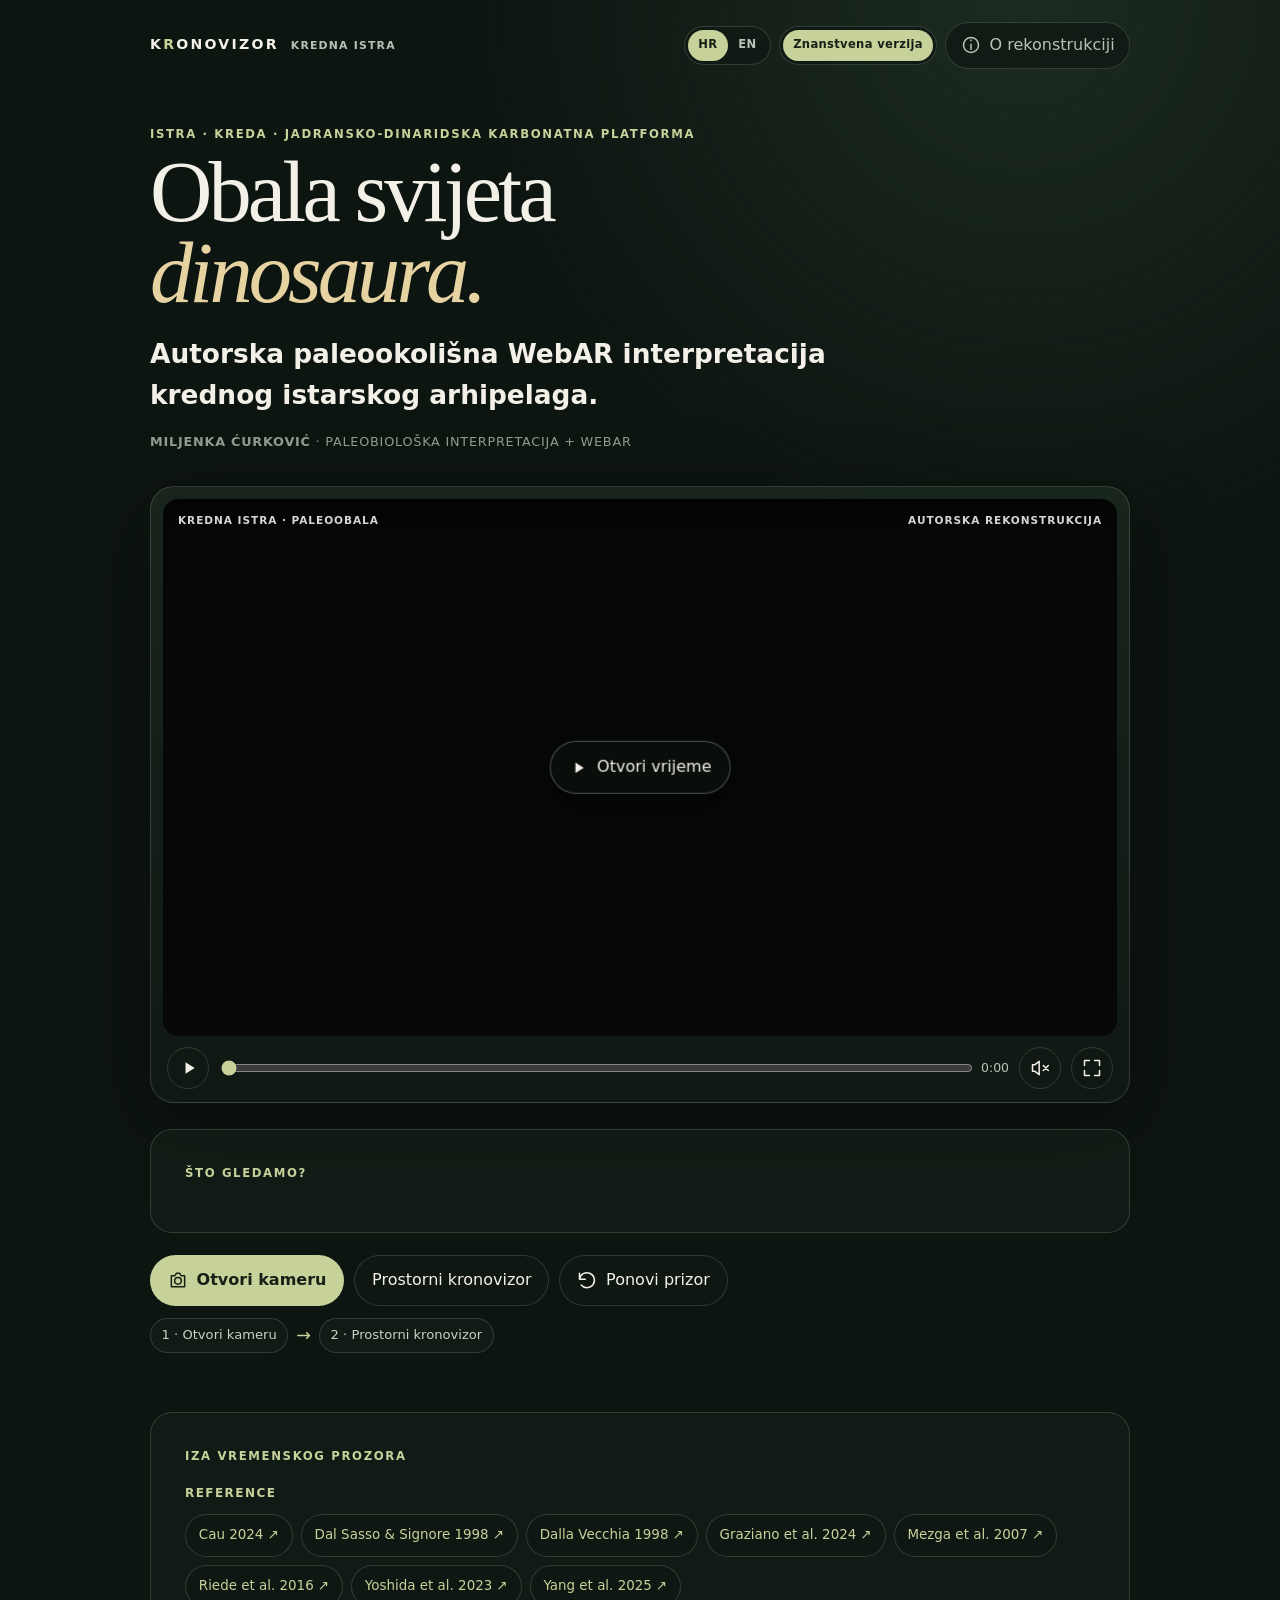
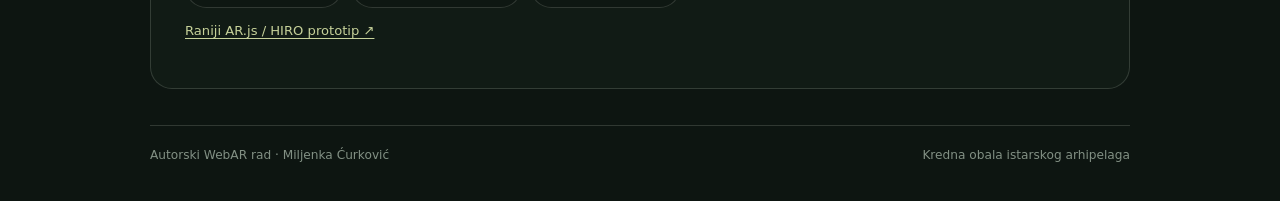
==== index.html @ b62d6908 "Bust UI script caches after bilingual toggle fix" ====
<!doctype html>
<html lang="hr">
<head>
  <meta charset="utf-8">
  <meta name="viewport" content="width=device-width, initial-scale=1, viewport-fit=cover">
  <meta name="theme-color" content="#121b16">
  <meta name="description" content="WebAR paleookolišna interpretacija kredne obale istarskog dijela Jadransko-dinaridske karbonatne platforme.">
  <title>Kredna obala Istre · Kronovizor</title>
  <link rel="stylesheet" href="./styles.css?v=3">
  <script defer src="./app.js?v=3"></script>
  <script defer src="./mode-toggle.js?v=2"></script>
</head>
<body>
<svg xmlns="http://www.w3.org/2000/svg" class="icon-defs" aria-hidden="true"><defs>
<symbol id="i-play" viewBox="0 0 24 24"><path d="m9 5 11 7-11 7Z"/></symbol><symbol id="i-pause" viewBox="0 0 24 24"><path d="M8 5v14M16 5v14"/></symbol><symbol id="i-reset" viewBox="0 0 24 24"><path d="M3 11a9 9 0 1 1 2 7M3 4v7h7"/></symbol><symbol id="i-camera" viewBox="0 0 24 24"><path d="M4 7h4l2-3h4l2 3h4v13H4Z"/><circle cx="12" cy="13" r="4"/></symbol><symbol id="i-sound" viewBox="0 0 24 24"><path d="M11 4 6 8H3v8h3l5 4ZM16 8a6 6 0 0 1 0 8m3-11a10 10 0 0 1 0 14"/></symbol><symbol id="i-mute" viewBox="0 0 24 24"><path d="M11 4 6 8H3v8h3l5 4Zm5 5 6 6m0-6-6 6"/></symbol><symbol id="i-close" viewBox="0 0 24 24"><path d="m6 6 12 12M6 18 18 6"/></symbol><symbol id="i-expand" viewBox="0 0 24 24"><path d="M9 3H3v6m12-6h6v6M3 15v6h6m12-6v6h-6"/></symbol><symbol id="i-info" viewBox="0 0 24 24"><circle cx="12" cy="12" r="9"/><path d="M12 11v6m0-11v1"/></symbol>
</defs></svg>
<div id="experience">
<video id="cameraFeed" playsinline muted autoplay aria-hidden="true" hidden></video>
<div id="page">
<header class="topbar">
  <a class="wordmark" href="./">K<span>R</span>ONOVIZOR<span class="brand-line" data-i18n="brand">KREDNA ISTRA</span></a>
  <div class="top-actions">
    <div class="switcher" role="group" aria-label="Language"><button type="button" class="switch-btn is-active" data-lang="hr">HR</button><button type="button" class="switch-btn" data-lang="en">EN</button></div>
    <div class="switcher"><button id="modeToggle" type="button" class="switch-btn is-active">Znanstvena verzija</button></div>
    <button id="aboutButton" class="quiet" type="button"><svg><use href="#i-info"/></svg><span data-i18n="aboutButton">O rekonstrukciji</span></button>
  </div>
</header>
<main>
<section class="intro">
  <p class="eyebrow" data-i18n="eyebrow">ISTRA · KREDA · JADRANSKO-DINARIDSKA KARBONATNA PLATFORMA</p>
  <h1 data-i18n-html="title">Obala svijeta <em>dinosaura.</em></h1>
  <p class="lead" data-i18n="lead">Autorska paleookolišna WebAR interpretacija krednog istarskog arhipelaga.</p>
  <p id="context" class="context"></p>
  <p class="source-line"><strong>Miljenka Ćurković</strong> · <span data-i18n="sourceLine">paleobiološka interpretacija + WebAR</span></p>
</section>
<section class="viewer" aria-label="Rekonstrukcijski prizor">
  <div class="media-frame">
    <video id="storyVideo" playsinline webkit-playsinline preload="metadata"><source src="./Cretaceous_teropod.mp4?v=20260912d" type="video/mp4"></video>
    <div class="frame-top"><span data-i18n="frameLeft">KREDNA ISTRA · PALEOOBALA</span><span data-i18n="frameRight">AUTORSKA REKONSTRUKCIJA</span></div>
    <button id="bigPlay" class="big-play" type="button"><svg><use href="#i-play"/></svg><span data-i18n="openTime">Otvori vrijeme</span></button>
    <div id="loading" class="loading" hidden data-i18n="loading">Učitavam prizor…</div>
  </div>
  <div class="playback">
    <button id="playButton" class="icon-button" type="button"><svg><use href="#i-play"/></svg></button>
    <label class="sr-only" for="seek">Video position</label><input id="seek" type="range" min="0" max="30" value="0" step="0.05"><span id="time" class="time">0:00</span>
    <button id="soundButton" class="icon-button" type="button"><svg><use href="#i-mute"/></svg></button><button id="fullscreenButton" class="icon-button" type="button"><svg><use href="#i-expand"/></svg></button>
  </div>
</section>
<section class="interpretation">
  <p class="eyebrow" data-i18n="whatEyebrow">ŠTO GLEDAMO?</p>
  <h2 id="whatTitle"></h2>
  <div id="interpretationCopy"></div>
</section>
<div class="actions">
  <button id="enterAR" class="primary" type="button"><svg><use href="#i-camera"/></svg><span data-i18n="openCamera">Otvori kameru</span></button>
  <a id="spatialLink" class="secondary" href="./spatial-v2.html" data-i18n="spatial">Prostorni kronovizor</a>
  <button id="replay" class="secondary" type="button"><svg><use href="#i-reset"/></svg><span data-i18n="replay">Ponovi prizor</span></button>
</div>
<div class="mode-guide"><span class="guide-step" data-i18n="guide1">1 · Otvori kameru</span><span class="guide-arrow">→</span><span class="guide-step" data-i18n="guide2">2 · Prostorni kronovizor</span></div>
<p class="support-hint" data-i18n-html="support"></p><p id="status" class="status" role="status" aria-live="polite"></p>
<section id="aboutPanel" class="about-panel">
  <p class="eyebrow" data-i18n="behindEyebrow">IZA VREMENSKOG PROZORA</p>
  <h2 id="behindTitle"></h2>
  <div id="aboutCopy"></div>
  <div id="referenceBlock" class="references-wrap">
    <p class="reference-heading" data-i18n="references">Reference</p>
    <div class="sources">
      <a href="https://doi.org/10.4435/BSPI.2024.08" target="_blank" rel="noopener noreferrer">Cau 2024 ↗</a>
      <a href="https://doi.org/10.1038/32884" target="_blank" rel="noopener noreferrer">Dal Sasso & Signore 1998 ↗</a>
      <a href="https://www.researchgate.net/publication/285869244_Theropod_footprints_in_the_Cretaceous_Adriatic-Dinaric_carbonate_platform_Italy_and_Croatia" target="_blank" rel="noopener noreferrer">Dalla Vecchia 1998 ↗</a>
      <a href="https://doi.org/10.1111/sed.13146" target="_blank" rel="noopener noreferrer">Graziano et al. 2024 ↗</a>
      <a href="https://doi.org/10.13130/2039-4942/6364" target="_blank" rel="noopener noreferrer">Mezga et al. 2007 ↗</a>
      <a href="https://doi.org/10.1111/evo.12988" target="_blank" rel="noopener noreferrer">Riede et al. 2016 ↗</a>
      <a href="https://doi.org/10.1038/s42003-023-04513-x" target="_blank" rel="noopener noreferrer">Yoshida et al. 2023 ↗</a>
      <a href="https://doi.org/10.7717/peerj.19664" target="_blank" rel="noopener noreferrer">Yang et al. 2025 ↗</a>
    </div>
  </div>
  <p id="dossierNote" class="detail-note"></p>
  <p class="detail-note"><a href="./legacy-hiro.html" data-i18n="legacy">Raniji AR.js / HIRO prototip ↗</a></p>
</section>
</main>
<footer><span data-i18n="footer1">Autorski WebAR rad · Miljenka Ćurković</span><span data-i18n="footer2">Kredna obala istarskog arhipelaga</span></footer>
</div>
<div id="arMode" class="ar-mode" hidden>
  <div class="ar-top"><div><span class="eyebrow" data-i18n="frameRight">AUTORSKA REKONSTRUKCIJA</span><p data-i18n="arTitle">Kredna Istra · vremenski prozor u paleoobalu</p></div><button id="exitAR" class="icon-button ar-close" type="button"><svg><use href="#i-close"/></svg></button></div>
  <div id="portal" class="portal"><video id="arVideo" playsinline webkit-playsinline preload="metadata" muted><source src="./Cretaceous_teropod.mp4?v=20260912d" type="video/mp4"></video><span class="portal-label" data-i18n="frameLeft">KREDNA ISTRA · PALEOOBALA</span></div>
  <div class="ar-bottom"><div class="ar-mode-switch"><span data-i18n="timeWindow">Vremenski prozor</span><span>→</span><a id="arSpatialLink" href="./spatial-v2.html" data-i18n="spatial">Prostorni kronovizor</a></div><p class="ar-prompt" data-i18n="arPrompt"></p><div class="ar-controls"><button id="arPlay" class="icon-button" type="button"><svg><use href="#i-play"/></svg></button><button id="arReplay" class="icon-button" type="button"><svg><use href="#i-reset"/></svg></button><button id="arSound" class="icon-button" type="button"><svg><use href="#i-mute"/></svg></button><label class="scale-control"><span data-i18n="size">Veličina</span><input id="portalScale" type="range" min="0.55" max="1.45" step="0.05" value="1"></label></div></div>
</div>
</div>
</body></html>
---- styles.css ----
:root{color-scheme:dark;--bg:#0d1511;--panel:#142019;--panel2:#19271f;--text:#f3f0e8;--muted:#b8c1b8;--line:rgba(231,235,225,.16);--accent:#c7d29a;--accent2:#e7d3a1;--shadow:0 24px 80px rgba(0,0,0,.4);--portal-x:0px;--portal-y:0px;--portal-scale:1}*{box-sizing:border-box}[hidden]{display:none!important}html{scroll-behavior:smooth;background:var(--bg)}body{margin:0;background:radial-gradient(circle at 80% 0%,#1c2b20 0,transparent 34rem),var(--bg);color:var(--text);font-family:Inter,ui-sans-serif,system-ui,-apple-system,BlinkMacSystemFont,"Segoe UI",sans-serif;line-height:1.55}button,input{font:inherit}button,a{touch-action:manipulation}a{color:inherit}.icon-defs{position:absolute;width:0;height:0;overflow:hidden}#page{min-height:100dvh}.topbar,main,footer{width:min(980px,calc(100% - 32px));margin-inline:auto}.topbar{display:flex;align-items:center;justify-content:space-between;gap:14px;padding:22px 0 8px}.top-actions{display:flex;align-items:center;justify-content:flex-end;gap:8px;flex-wrap:wrap}.switcher{display:inline-flex;padding:3px;border:1px solid var(--line);border-radius:999px;background:rgba(16,25,20,.78);backdrop-filter:blur(10px)}.switch-btn{border:0;border-radius:999px;background:transparent;color:var(--muted);padding:.42rem .65rem;font-size:.72rem;font-weight:800;letter-spacing:.03em}.switch-btn.is-active{background:var(--accent);color:#172016}html[lang="hr"] .switch-btn[data-mode]{font-size:0}html[lang="hr"] .switch-btn[data-mode]::after{font-size:.72rem}html[lang="hr"] .switch-btn[data-mode="visitor"]::after{content:"Posjetiteljska verzija"}html[lang="hr"] .switch-btn[data-mode="scientific"]::after{content:"Znanstvena verzija"}.wordmark{display:inline-flex;align-items:baseline;gap:0;text-decoration:none;font-weight:850;letter-spacing:.16em;font-size:.88rem}.wordmark>span{color:var(--accent)}.brand-line{margin-left:.75rem!important;font-weight:600!important;letter-spacing:.11em!important;color:var(--muted)!important;font-size:.68rem}button{border:0;color:var(--text);cursor:pointer}.quiet,.secondary,.primary,.icon-button{display:inline-flex;align-items:center;justify-content:center;gap:.55rem;border:1px solid var(--line);border-radius:999px;background:rgba(16,25,20,.78);backdrop-filter:blur(10px)}.quiet{padding:.62rem .9rem;color:var(--muted)}button svg{width:20px;height:20px;fill:none;stroke:currentColor;stroke-width:1.8;stroke-linecap:round;stroke-linejoin:round}.big-play svg,#playButton svg,#arPlay svg{fill:currentColor;stroke:none}main{padding:48px 0 36px}.intro{max-width:780px;margin-bottom:34px}.eyebrow{margin:0 0 9px;font-size:.73rem;font-weight:800;letter-spacing:.14em;color:var(--accent)}h1{font-family:Georgia,"Times New Roman",serif;font-size:clamp(2.55rem,8vw,5.4rem);line-height:.94;letter-spacing:-.045em;margin:.04em 0 .23em;font-weight:500}h1 em{display:block;color:var(--accent2);font-weight:400}.lead{font-size:clamp(1.2rem,3vw,1.65rem);margin:.5rem 0 .55rem;font-weight:650}.context{max-width:730px;color:var(--muted);font-size:1.02rem}.source-line{font-size:.8rem;color:#8e9c90;letter-spacing:.06em;text-transform:uppercase}.viewer{background:linear-gradient(180deg,rgba(27,40,31,.82),rgba(16,25,20,.92));border:1px solid var(--line);border-radius:24px;padding:12px;box-shadow:var(--shadow)}.media-frame{position:relative;aspect-ratio:16/9;overflow:hidden;border-radius:16px;background:#050806}.media-frame>video{width:100%;height:100%;object-fit:cover;display:block}.frame-top{position:absolute;inset:0 0 auto;display:flex;justify-content:space-between;padding:13px 15px;font-size:.66rem;font-weight:800;letter-spacing:.09em;color:rgba(255,255,255,.83);background:linear-gradient(180deg,rgba(0,0,0,.54),transparent)}.big-play{position:absolute;left:50%;top:50%;transform:translate(-50%,-50%);display:flex;align-items:center;gap:.65rem;background:rgba(12,18,14,.76);border:1px solid rgba(255,255,255,.28);border-radius:999px;padding:.8rem 1.12rem;box-shadow:0 12px 35px rgba(0,0,0,.35);backdrop-filter:blur(10px)}.big-play svg{width:18px;height:18px}.loading{position:absolute;left:14px;bottom:12px;background:rgba(0,0,0,.58);padding:.4rem .7rem;border-radius:999px;font-size:.75rem}.playback{display:grid;grid-template-columns:auto 1fr auto auto auto;gap:10px;align-items:center;padding:11px 4px 1px}.icon-button{width:42px;height:42px;padding:0}.time{font-variant-numeric:tabular-nums;color:var(--muted);font-size:.78rem;white-space:nowrap}input[type=range]{accent-color:var(--accent);width:100%}.interpretation,.about-panel{margin-top:26px;background:rgba(20,32,25,.68);border:1px solid var(--line);border-radius:22px;padding:clamp(20px,4vw,34px)}.interpretation h2,.about-panel h2{font-family:Georgia,"Times New Roman",serif;font-weight:500;font-size:clamp(1.85rem,5vw,3rem);line-height:1.05;margin:.15rem 0 1rem}.interpretation p,.about-panel p{max-width:780px}.interpretation p:not(.eyebrow),.about-panel p:not(.eyebrow){color:#d1d6cf}.callout{margin-top:1.25rem;padding:1rem 1.05rem;border-left:3px solid var(--accent);background:rgba(199,210,154,.07);color:#d9ddd6}.callout strong{color:var(--text)}.actions{display:flex;gap:10px;flex-wrap:wrap;margin-top:22px}.primary,.secondary{min-height:48px;padding:.75rem 1.05rem;text-decoration:none}.primary{background:var(--accent);color:#172016;border-color:transparent;font-weight:800}.secondary{color:var(--text)}.support-hint,.status{color:#9ca79d;font-size:.84rem}.support-hint strong{color:#cbd4c8;font-weight:700}.status{min-height:1.4em}.mode-guide{display:flex;align-items:center;gap:8px;flex-wrap:wrap;margin-top:12px;color:#c9d0c8;font-size:.82rem}.guide-step{padding:.42rem .66rem;border:1px solid var(--line);border-radius:999px;background:rgba(20,32,25,.62)}.guide-arrow{color:var(--accent);font-size:1.1rem}.references-wrap{margin-top:1.2rem}.reference-heading{font-size:.75rem!important;font-weight:800;color:var(--accent)!important;text-transform:uppercase;letter-spacing:.12em}.sources{display:flex;flex-wrap:wrap;gap:8px;margin-top:.7rem}.sources a,.detail-note a{color:var(--accent);text-underline-offset:3px}.sources a{display:inline-flex;padding:.62rem .8rem;border:1px solid var(--line);border-radius:999px;text-decoration:none;background:rgba(0,0,0,.14);font-size:.84rem}.detail-note{font-size:.82rem}footer{display:flex;justify-content:space-between;gap:12px;border-top:1px solid var(--line);padding:20px 0 36px;color:#829084;font-size:.76rem}.sr-only{position:absolute;width:1px;height:1px;padding:0;margin:-1px;overflow:hidden;clip:rect(0,0,0,0);white-space:nowrap;border:0}#cameraFeed{position:fixed;inset:0;z-index:40;width:100%;height:100%;object-fit:cover;display:block;background:#000}#cameraFeed[hidden]{display:none}.ar-mode{position:fixed;inset:0;z-index:41;overflow:hidden;background:transparent}.ar-top,.ar-bottom{position:absolute;z-index:44;left:0;right:0;padding:max(15px,env(safe-area-inset-top)) 16px 14px;display:flex;justify-content:space-between;align-items:flex-start;pointer-events:none}.ar-top{top:0;background:linear-gradient(180deg,rgba(0,0,0,.67),transparent)}.ar-top>*{pointer-events:auto}.ar-top p{margin:.1rem 0;font-size:.84rem;color:rgba(255,255,255,.82)}.ar-close{background:rgba(0,0,0,.46);border-color:rgba(255,255,255,.26)}.portal{position:absolute;z-index:42;left:50%;top:48%;width:min(86vw,680px);aspect-ratio:16/9;transform:translate(calc(-50% + var(--portal-x)),calc(-50% + var(--portal-y))) scale(var(--portal-scale));transform-origin:center;border-radius:20px;overflow:hidden;border:1px solid rgba(255,255,255,.5);box-shadow:0 25px 80px rgba(0,0,0,.55);touch-action:none;background:#050806}.portal video{width:100%;height:100%;object-fit:cover;display:block}.portal:after{content:"";position:absolute;inset:0;box-shadow:inset 0 0 30px rgba(0,0,0,.28);pointer-events:none}.portal-label{position:absolute;left:10px;top:9px;padding:.28rem .48rem;border-radius:999px;background:rgba(0,0,0,.45);font-size:.62rem;font-weight:800;letter-spacing:.08em;pointer-events:none}.ar-bottom{bottom:0;top:auto;display:block;padding:14px 16px max(18px,env(safe-area-inset-bottom));background:linear-gradient(0deg,rgba(0,0,0,.78),transparent);pointer-events:none}.ar-prompt{width:min(720px,100%);margin:0 auto 10px;color:rgba(255,255,255,.88);font-size:.82rem;text-align:center}.ar-controls{width:min(720px,100%);margin:auto;display:flex;align-items:center;gap:9px;pointer-events:auto}.ar-controls .icon-button{background:rgba(0,0,0,.48);border-color:rgba(255,255,255,.25);flex:0 0 auto}.scale-control{display:flex;align-items:center;gap:8px;margin-left:auto;padding:.55rem .75rem;border:1px solid rgba(255,255,255,.23);border-radius:999px;background:rgba(0,0,0,.46);font-size:.74rem;color:#fff}.scale-control input{width:100px}.ar-mode-switch{pointer-events:auto;width:max-content;max-width:100%;margin:0 auto 10px;display:flex;align-items:center;gap:8px;padding:.48rem .7rem;border:1px solid rgba(255,255,255,.22);border-radius:999px;background:rgba(0,0,0,.48);font-size:.76rem}.ar-mode-switch a{color:var(--accent);font-weight:800;text-decoration:none}body.ar-active{overflow:hidden}body.ar-active #page{visibility:hidden}.expanded .media-frame{position:fixed;z-index:60;inset:0;border-radius:0;aspect-ratio:auto;background:#000}.expanded .media-frame video{object-fit:contain}.expanded .frame-top{padding-top:max(15px,env(safe-area-inset-top))}@media(max-width:760px){.topbar{align-items:flex-start}.top-actions{gap:6px}.switch-btn{padding:.38rem .55rem;font-size:.68rem}html[lang="hr"] .switch-btn[data-mode]::after{font-size:.68rem}.quiet{padding:.55rem .7rem}}@media(max-width:620px){.topbar,main,footer{width:min(100% - 22px,980px)}.topbar{padding-top:14px;flex-direction:column}.top-actions{width:100%;justify-content:flex-start}.quiet span{display:none}.brand-line{display:none}main{padding-top:24px}.viewer{border-radius:18px;padding:7px}.media-frame{border-radius:13px}.playback{grid-template-columns:auto 1fr auto auto}.time{display:none}.interpretation,.about-panel{border-radius:18px;padding:19px}.context{font-size:.96rem}footer{flex-direction:column}.portal{top:46%;width:94vw}.scale-control{flex:1}.scale-control input{width:100%}.ar-controls{gap:7px}.mode-guide{font-size:.78rem}.ar-mode-switch{font-size:.7rem;gap:6px;padding:.44rem .62rem}}@media(prefers-reduced-motion:reduce){html{scroll-behavior:auto}*{animation:none!important;transition:none!important}}
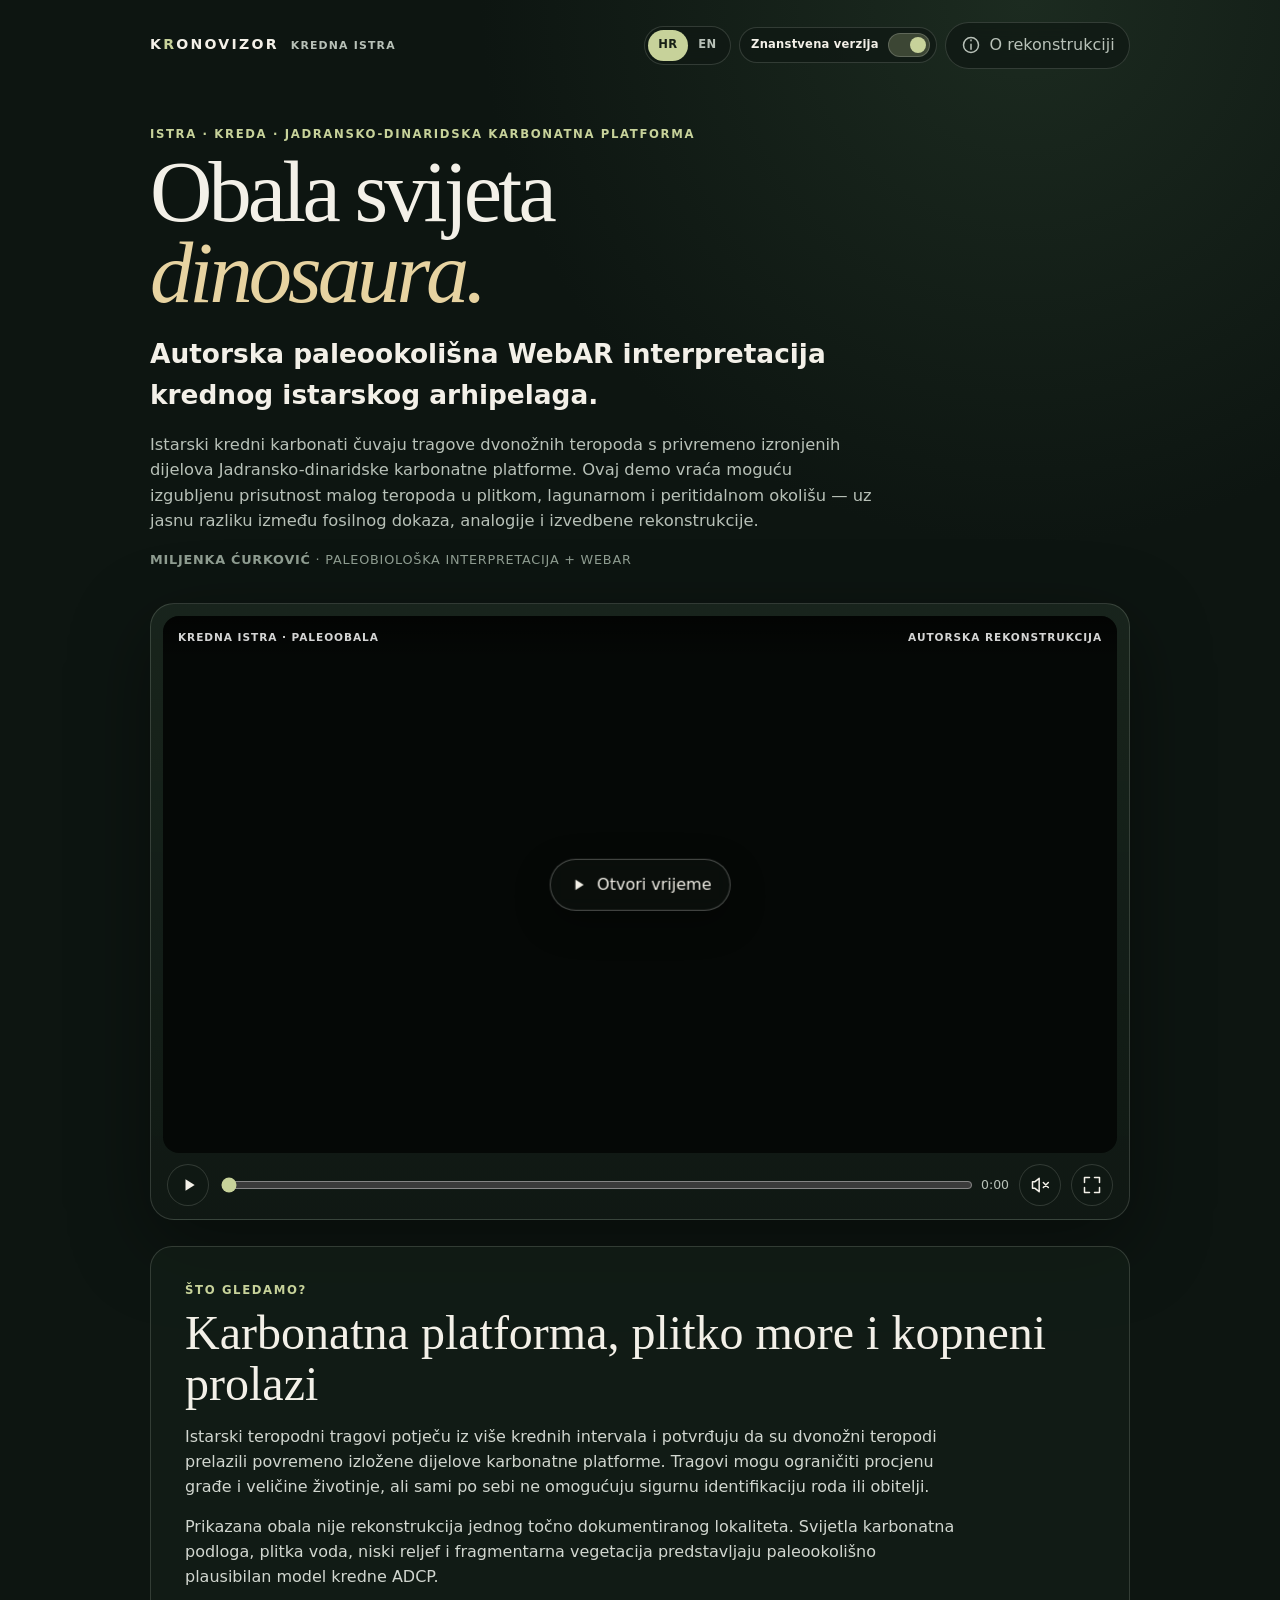
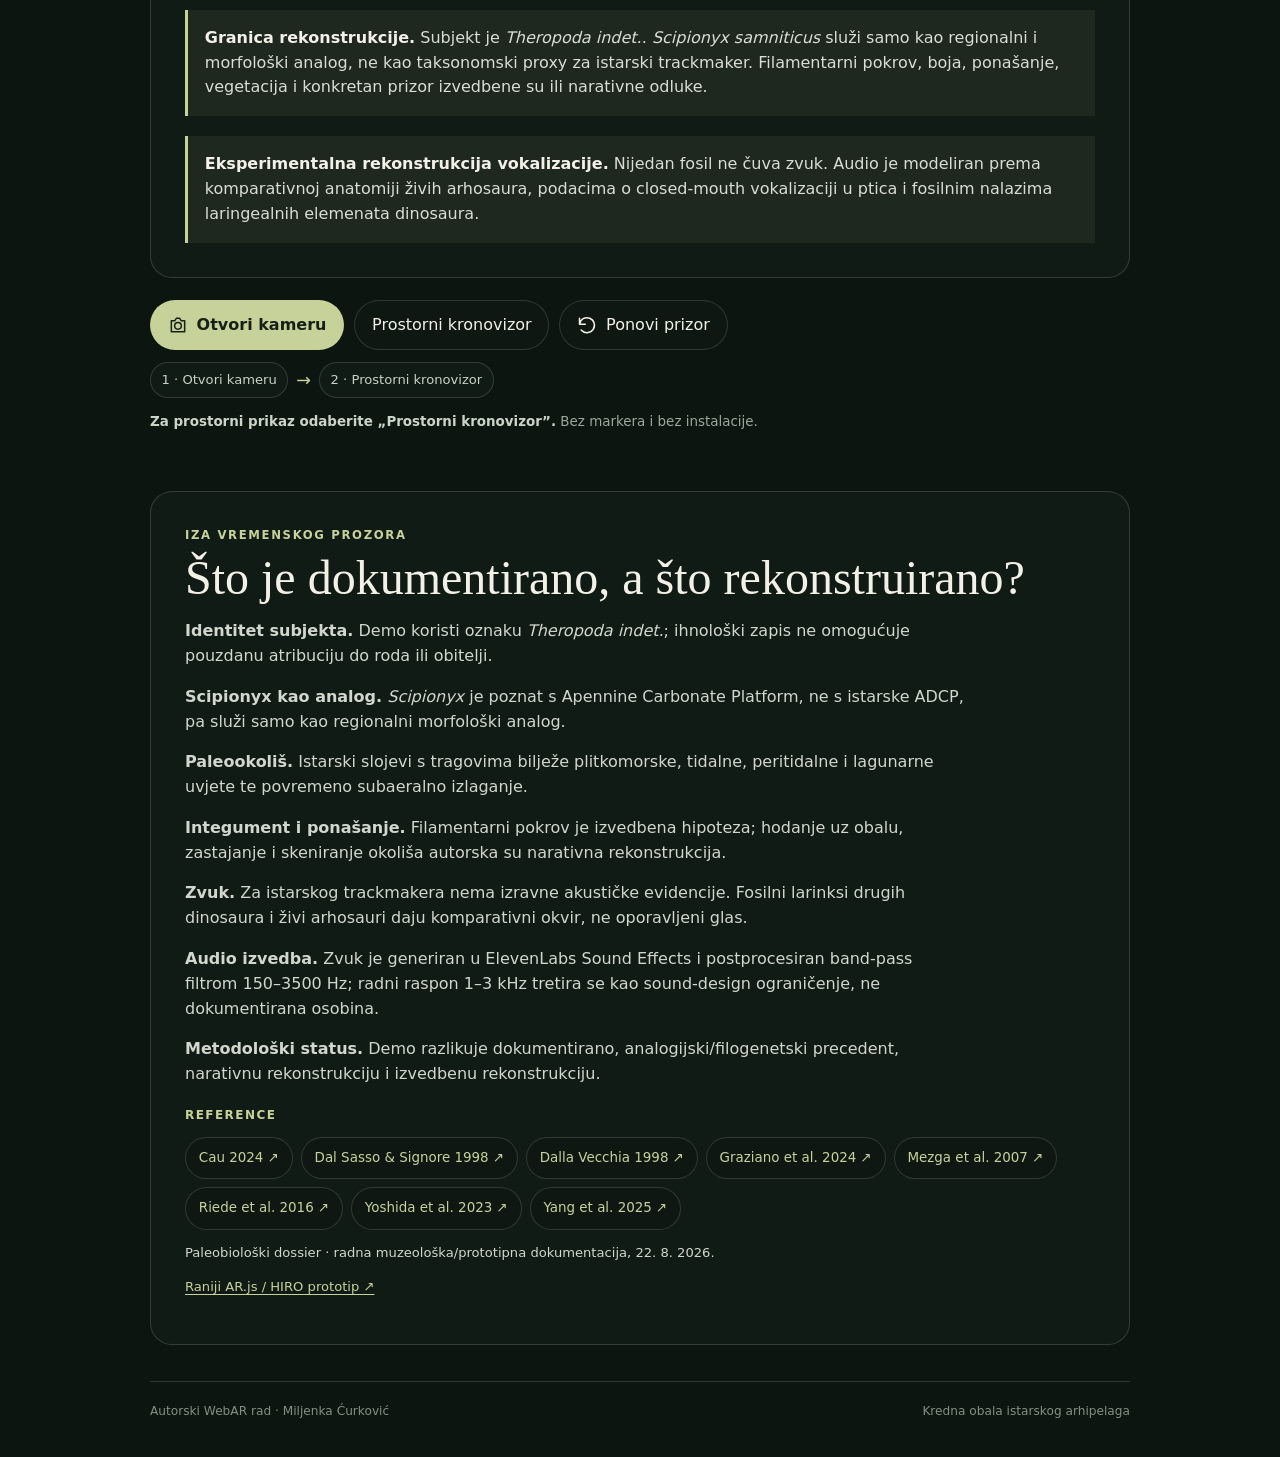
==== commit 849c7197: "Make bilingual content and mode switch self-contained" ====
--- a/index.html
+++ b/index.html
@@ -6,9 +6,17 @@
   <meta name="theme-color" content="#121b16">
   <meta name="description" content="WebAR paleookolišna interpretacija kredne obale istarskog dijela Jadransko-dinaridske karbonatne platforme.">
   <title>Kredna obala Istre · Kronovizor</title>
-  <link rel="stylesheet" href="./styles.css?v=3">
-  <script defer src="./app.js?v=3"></script>
-  <script defer src="./mode-toggle.js?v=2"></script>
+  <link rel="stylesheet" href="./styles.css?v=4">
+  <script defer src="./app.js?v=4"></script>
+  <style>
+    .mode-toggle{display:inline-flex;align-items:center;gap:.55rem;padding:.32rem .42rem .32rem .7rem;border:1px solid rgba(231,235,225,.16);border-radius:999px;background:rgba(16,25,20,.78);color:#f3f0e8;font-weight:750;cursor:pointer;white-space:nowrap}
+    .mode-track{position:relative;width:42px;height:24px;border-radius:999px;background:rgba(255,255,255,.16);border:1px solid rgba(255,255,255,.18);flex:0 0 auto;transition:background .2s ease}
+    .mode-knob{position:absolute;top:3px;left:3px;width:16px;height:16px;border-radius:50%;background:#c7d29a;transition:transform .2s ease}
+    .mode-toggle[data-mode="scientific"] .mode-track{background:rgba(199,210,154,.24)}
+    .mode-toggle[data-mode="scientific"] .mode-knob{transform:translateX(18px)}
+    .mode-toggle-label{font-size:.72rem;letter-spacing:.02em}
+    @media(max-width:620px){.mode-toggle{padding-left:.58rem;gap:.45rem}.mode-toggle-label{font-size:.68rem}.mode-track{width:38px;height:22px}.mode-knob{width:14px;height:14px}.mode-toggle[data-mode="scientific"] .mode-knob{transform:translateX(16px)}}
+  </style>
 </head>
 <body>
 <svg xmlns="http://www.w3.org/2000/svg" class="icon-defs" aria-hidden="true"><defs>
@@ -21,7 +29,7 @@
   <a class="wordmark" href="./">K<span>R</span>ONOVIZOR<span class="brand-line" data-i18n="brand">KREDNA ISTRA</span></a>
   <div class="top-actions">
     <div class="switcher" role="group" aria-label="Language"><button type="button" class="switch-btn is-active" data-lang="hr">HR</button><button type="button" class="switch-btn" data-lang="en">EN</button></div>
-    <div class="switcher"><button id="modeToggle" type="button" class="switch-btn is-active">Znanstvena verzija</button></div>
+    <button id="modeToggle" class="mode-toggle" type="button" role="switch" aria-checked="true" data-mode="scientific"><span id="modeLabel" class="mode-toggle-label">Znanstvena verzija</span><span class="mode-track" aria-hidden="true"><span class="mode-knob"></span></span></button>
     <button id="aboutButton" class="quiet" type="button"><svg><use href="#i-info"/></svg><span data-i18n="aboutButton">O rekonstrukciji</span></button>
   </div>
 </header>
@@ -30,7 +38,7 @@
   <p class="eyebrow" data-i18n="eyebrow">ISTRA · KREDA · JADRANSKO-DINARIDSKA KARBONATNA PLATFORMA</p>
   <h1 data-i18n-html="title">Obala svijeta <em>dinosaura.</em></h1>
   <p class="lead" data-i18n="lead">Autorska paleookolišna WebAR interpretacija krednog istarskog arhipelaga.</p>
-  <p id="context" class="context"></p>
+  <p id="context" class="context">Istarski kredni karbonati čuvaju tragove dvonožnih teropoda s privremeno izronjenih dijelova Jadransko-dinaridske karbonatne platforme.</p>
   <p class="source-line"><strong>Miljenka Ćurković</strong> · <span data-i18n="sourceLine">paleobiološka interpretacija + WebAR</span></p>
 </section>
 <section class="viewer" aria-label="Rekonstrukcijski prizor">
@@ -40,51 +48,35 @@
     <button id="bigPlay" class="big-play" type="button"><svg><use href="#i-play"/></svg><span data-i18n="openTime">Otvori vrijeme</span></button>
     <div id="loading" class="loading" hidden data-i18n="loading">Učitavam prizor…</div>
   </div>
-  <div class="playback">
-    <button id="playButton" class="icon-button" type="button"><svg><use href="#i-play"/></svg></button>
-    <label class="sr-only" for="seek">Video position</label><input id="seek" type="range" min="0" max="30" value="0" step="0.05"><span id="time" class="time">0:00</span>
-    <button id="soundButton" class="icon-button" type="button"><svg><use href="#i-mute"/></svg></button><button id="fullscreenButton" class="icon-button" type="button"><svg><use href="#i-expand"/></svg></button>
-  </div>
+  <div class="playback"><button id="playButton" class="icon-button" type="button"><svg><use href="#i-play"/></svg></button><label class="sr-only" for="seek">Video position</label><input id="seek" type="range" min="0" max="30" value="0" step="0.05"><span id="time" class="time">0:00</span><button id="soundButton" class="icon-button" type="button"><svg><use href="#i-mute"/></svg></button><button id="fullscreenButton" class="icon-button" type="button"><svg><use href="#i-expand"/></svg></button></div>
 </section>
 <section class="interpretation">
   <p class="eyebrow" data-i18n="whatEyebrow">ŠTO GLEDAMO?</p>
-  <h2 id="whatTitle"></h2>
-  <div id="interpretationCopy"></div>
+  <h2 id="whatTitle">Karbonatna platforma, plitko more i kopneni prolazi</h2>
+  <div id="interpretationCopy"><p>Istarski teropodni tragovi potvrđuju da su dvonožni teropodi prelazili povremeno izložene dijelove karbonatne platforme. Tragovi mogu ograničiti procjenu građe i veličine životinje, ali sami po sebi ne omogućuju sigurnu identifikaciju roda ili obitelji.</p></div>
 </section>
-<div class="actions">
-  <button id="enterAR" class="primary" type="button"><svg><use href="#i-camera"/></svg><span data-i18n="openCamera">Otvori kameru</span></button>
-  <a id="spatialLink" class="secondary" href="./spatial-v2.html" data-i18n="spatial">Prostorni kronovizor</a>
-  <button id="replay" class="secondary" type="button"><svg><use href="#i-reset"/></svg><span data-i18n="replay">Ponovi prizor</span></button>
-</div>
+<div class="actions"><button id="enterAR" class="primary" type="button"><svg><use href="#i-camera"/></svg><span data-i18n="openCamera">Otvori kameru</span></button><a id="spatialLink" class="secondary" href="./spatial-v2.html" data-i18n="spatial">Prostorni kronovizor</a><button id="replay" class="secondary" type="button"><svg><use href="#i-reset"/></svg><span data-i18n="replay">Ponovi prizor</span></button></div>
 <div class="mode-guide"><span class="guide-step" data-i18n="guide1">1 · Otvori kameru</span><span class="guide-arrow">→</span><span class="guide-step" data-i18n="guide2">2 · Prostorni kronovizor</span></div>
-<p class="support-hint" data-i18n-html="support"></p><p id="status" class="status" role="status" aria-live="polite"></p>
+<p class="support-hint" data-i18n-html="support"><strong>Za prostorni prikaz odaberite „Prostorni kronovizor”.</strong> Bez markera i bez instalacije.</p><p id="status" class="status" role="status" aria-live="polite"></p>
 <section id="aboutPanel" class="about-panel">
-  <p class="eyebrow" data-i18n="behindEyebrow">IZA VREMENSKOG PROZORA</p>
-  <h2 id="behindTitle"></h2>
-  <div id="aboutCopy"></div>
-  <div id="referenceBlock" class="references-wrap">
-    <p class="reference-heading" data-i18n="references">Reference</p>
-    <div class="sources">
-      <a href="https://doi.org/10.4435/BSPI.2024.08" target="_blank" rel="noopener noreferrer">Cau 2024 ↗</a>
-      <a href="https://doi.org/10.1038/32884" target="_blank" rel="noopener noreferrer">Dal Sasso & Signore 1998 ↗</a>
-      <a href="https://www.researchgate.net/publication/285869244_Theropod_footprints_in_the_Cretaceous_Adriatic-Dinaric_carbonate_platform_Italy_and_Croatia" target="_blank" rel="noopener noreferrer">Dalla Vecchia 1998 ↗</a>
-      <a href="https://doi.org/10.1111/sed.13146" target="_blank" rel="noopener noreferrer">Graziano et al. 2024 ↗</a>
-      <a href="https://doi.org/10.13130/2039-4942/6364" target="_blank" rel="noopener noreferrer">Mezga et al. 2007 ↗</a>
-      <a href="https://doi.org/10.1111/evo.12988" target="_blank" rel="noopener noreferrer">Riede et al. 2016 ↗</a>
-      <a href="https://doi.org/10.1038/s42003-023-04513-x" target="_blank" rel="noopener noreferrer">Yoshida et al. 2023 ↗</a>
-      <a href="https://doi.org/10.7717/peerj.19664" target="_blank" rel="noopener noreferrer">Yang et al. 2025 ↗</a>
-    </div>
-  </div>
-  <p id="dossierNote" class="detail-note"></p>
-  <p class="detail-note"><a href="./legacy-hiro.html" data-i18n="legacy">Raniji AR.js / HIRO prototip ↗</a></p>
+  <p class="eyebrow" data-i18n="behindEyebrow">IZA VREMENSKOG PROZORA</p><h2 id="behindTitle">Što je dokumentirano, a što rekonstruirano?</h2><div id="aboutCopy"></div>
+  <div id="referenceBlock" class="references-wrap"><p class="reference-heading" data-i18n="references">Reference</p><div class="sources">
+    <a href="https://doi.org/10.4435/BSPI.2024.08" target="_blank" rel="noopener noreferrer">Cau 2024 ↗</a><a href="https://doi.org/10.1038/32884" target="_blank" rel="noopener noreferrer">Dal Sasso & Signore 1998 ↗</a><a href="https://www.researchgate.net/publication/285869244_Theropod_footprints_in_the_Cretaceous_Adriatic-Dinaric_carbonate_platform_Italy_and_Croatia" target="_blank" rel="noopener noreferrer">Dalla Vecchia 1998 ↗</a><a href="https://doi.org/10.1111/sed.13146" target="_blank" rel="noopener noreferrer">Graziano et al. 2024 ↗</a><a href="https://doi.org/10.13130/2039-4942/6364" target="_blank" rel="noopener noreferrer">Mezga et al. 2007 ↗</a><a href="https://doi.org/10.1111/evo.12988" target="_blank" rel="noopener noreferrer">Riede et al. 2016 ↗</a><a href="https://doi.org/10.1038/s42003-023-04513-x" target="_blank" rel="noopener noreferrer">Yoshida et al. 2023 ↗</a><a href="https://doi.org/10.7717/peerj.19664" target="_blank" rel="noopener noreferrer">Yang et al. 2025 ↗</a>
+  </div></div>
+  <p id="dossierNote" class="detail-note"></p><p class="detail-note"><a href="./legacy-hiro.html" data-i18n="legacy">Raniji AR.js / HIRO prototip ↗</a></p>
 </section>
 </main>
 <footer><span data-i18n="footer1">Autorski WebAR rad · Miljenka Ćurković</span><span data-i18n="footer2">Kredna obala istarskog arhipelaga</span></footer>
 </div>
-<div id="arMode" class="ar-mode" hidden>
-  <div class="ar-top"><div><span class="eyebrow" data-i18n="frameRight">AUTORSKA REKONSTRUKCIJA</span><p data-i18n="arTitle">Kredna Istra · vremenski prozor u paleoobalu</p></div><button id="exitAR" class="icon-button ar-close" type="button"><svg><use href="#i-close"/></svg></button></div>
-  <div id="portal" class="portal"><video id="arVideo" playsinline webkit-playsinline preload="metadata" muted><source src="./Cretaceous_teropod.mp4?v=20260912d" type="video/mp4"></video><span class="portal-label" data-i18n="frameLeft">KREDNA ISTRA · PALEOOBALA</span></div>
-  <div class="ar-bottom"><div class="ar-mode-switch"><span data-i18n="timeWindow">Vremenski prozor</span><span>→</span><a id="arSpatialLink" href="./spatial-v2.html" data-i18n="spatial">Prostorni kronovizor</a></div><p class="ar-prompt" data-i18n="arPrompt"></p><div class="ar-controls"><button id="arPlay" class="icon-button" type="button"><svg><use href="#i-play"/></svg></button><button id="arReplay" class="icon-button" type="button"><svg><use href="#i-reset"/></svg></button><button id="arSound" class="icon-button" type="button"><svg><use href="#i-mute"/></svg></button><label class="scale-control"><span data-i18n="size">Veličina</span><input id="portalScale" type="range" min="0.55" max="1.45" step="0.05" value="1"></label></div></div>
+<div id="arMode" class="ar-mode" hidden><div class="ar-top"><div><span class="eyebrow" data-i18n="frameRight">AUTORSKA REKONSTRUKCIJA</span><p data-i18n="arTitle">Kredna Istra · vremenski prozor u paleoobalu</p></div><button id="exitAR" class="icon-button ar-close" type="button"><svg><use href="#i-close"/></svg></button></div><div id="portal" class="portal"><video id="arVideo" playsinline webkit-playsinline preload="metadata" muted><source src="./Cretaceous_teropod.mp4?v=20260912d" type="video/mp4"></video><span class="portal-label" data-i18n="frameLeft">KREDNA ISTRA · PALEOOBALA</span></div><div class="ar-bottom"><div class="ar-mode-switch"><span data-i18n="timeWindow">Vremenski prozor</span><span>→</span><a id="arSpatialLink" href="./spatial-v2.html" data-i18n="spatial">Prostorni kronovizor</a></div><p class="ar-prompt" data-i18n="arPrompt"></p><div class="ar-controls"><button id="arPlay" class="icon-button" type="button"><svg><use href="#i-play"/></svg></button><button id="arReplay" class="icon-button" type="button"><svg><use href="#i-reset"/></svg></button><button id="arSound" class="icon-button" type="button"><svg><use href="#i-mute"/></svg></button><label class="scale-control"><span data-i18n="size">Veličina</span><input id="portalScale" type="range" min="0.55" max="1.45" step="0.05" value="1"></label></div></div></div>
 </div>
-</div>
+<script>
+(()=>{
+const COMMON={hr:{brand:'KREDNA ISTRA',aboutButton:'O rekonstrukciji',eyebrow:'ISTRA · KREDA · JADRANSKO-DINARIDSKA KARBONATNA PLATFORMA',title:'Obala svijeta <em>dinosaura.</em>',lead:'Autorska paleookolišna WebAR interpretacija krednog istarskog arhipelaga.',sourceLine:'paleobiološka interpretacija + WebAR',frameLeft:'KREDNA ISTRA · PALEOOBALA',frameRight:'AUTORSKA REKONSTRUKCIJA',openTime:'Otvori vrijeme',loading:'Učitavam prizor…',whatEyebrow:'ŠTO GLEDAMO?',openCamera:'Otvori kameru',spatial:'Prostorni kronovizor',replay:'Ponovi prizor',guide1:'1 · Otvori kameru',guide2:'2 · Prostorni kronovizor',behindEyebrow:'IZA VREMENSKOG PROZORA',references:'Reference',legacy:'Raniji AR.js / HIRO prototip ↗',footer1:'Autorski WebAR rad · Miljenka Ćurković',footer2:'Kredna obala istarskog arhipelaga',arTitle:'Kredna Istra · vremenski prozor u paleoobalu',timeWindow:'Vremenski prozor',size:'Veličina',arPrompt:'Pomaknite vremenski prozor prstom. Za prostorni prikaz odaberite „Prostorni kronovizor”.',support:'<strong>Za prostorni prikaz odaberite „Prostorni kronovizor”.</strong> Bez markera i bez instalacije.'},en:{brand:'CRETACEOUS ISTRIA',aboutButton:'About the reconstruction',eyebrow:'ISTRIA · CRETACEOUS · ADRIATIC–DINARIC CARBONATE PLATFORM',title:'A coast from the <em>age of dinosaurs.</em>',lead:'An authorial palaeoenvironmental WebAR interpretation of the Cretaceous Istrian archipelago.',sourceLine:'palaeobiological interpretation + WebAR',frameLeft:'CRETACEOUS ISTRIA · PALAEOCOAST',frameRight:'AUTHORIAL RECONSTRUCTION',openTime:'Open the time window',loading:'Loading scene…',whatEyebrow:'WHAT ARE WE LOOKING AT?',openCamera:'Open camera',spatial:'Spatial chronovisor',replay:'Replay scene',guide1:'1 · Open camera',guide2:'2 · Spatial chronovisor',behindEyebrow:'BEHIND THE TIME WINDOW',references:'References',legacy:'Earlier AR.js / HIRO prototype ↗',footer1:'Authorial WebAR work · Miljenka Ćurković',footer2:'Cretaceous coast of the Istrian archipelago',arTitle:'Cretaceous Istria · a time window into the palaeocoast',timeWindow:'Time window',size:'Size',arPrompt:'Move the time window with your finger. For spatial view choose “Spatial chronovisor”.',support:'<strong>Choose “Spatial chronovisor” for the spatial view.</strong> No marker and no app installation required.'}};
+const TEXT={hr:{visitor:{context:'Prije milijune godina dijelovi današnje Istre bili su niski otoci i plićaci na toploj karbonatnoj platformi. Tragovi u stijeni potvrđuju da su ondje hodali i teropodni dinosauri. Ovaj prizor pokazuje kako je jedan takav trenutak mogao izgledati.',whatTitle:'Kako je mogla izgledati kredna obala Istre?',interpretation:'<p>Stijene Istre čuvaju otiske stopala dinosaura koji su hodali preko povremeno suhih dijelova plitke karbonatne platforme. Zato je okoliš prikazan kao svijetla kamenita obala s vrlo plitkom vodom, lagunama i niskom vegetacijom.</p><p>Dinosaur u prizoru nije identificirana vrsta. Trag stopala može mnogo reći o kretanju i približnoj veličini životinje, ali ne otkriva sigurno rod ili vrstu.</p><div class="callout"><strong>Što je zamišljeno?</strong> Boja životinje, pernati pokrov, njezino zastajanje i pogledavanje okoliša te točan raspored biljaka i vode rekonstrukcija su — moguća, ali ne izravno fosilno sačuvana slika.</div><div class="callout"><strong>A kako je zvučala?</strong> Ne znamo. Zvuk u demou eksperimentalna je rekonstrukcija napravljena usporedbom sa živim pticama i krokodilima te fosilnim nalazima vokalnog aparata drugih dinosaura.</div>',behindTitle:'Kako nastaje rekonstrukcija?',about:'<p><strong>Trag je početak.</strong> Fosilizirani otisci potvrđuju da su teropodi prelazili istarske karbonatne površine, ali ne daju nam cijelu životinju.</p><p><strong>Izgled se nadopunjuje analogijama.</strong> Za građu tijela koristimo usporedbe s bolje poznatim malim teropodima iz šireg prostora, ali ih ne proglašavamo istom vrstom.</p><p><strong>Okoliš dolazi iz geologije.</strong> Plitko more, lagune i povremeno izronjene površine oslanjaju se na sedimentološki kontekst Jadransko-dinaridske karbonatne platforme.</p><p><strong>Pokret i zvuk vraćaju vrijeme.</strong> Hodanje, zastajanje i vokalizacija interpretacija su koja prizoru daje život, uz jasno označavanje gdje dokaz završava, a rekonstrukcija počinje.</p>',note:'Posjetiteljska verzija · pojednostavljena muzejska interpretacija.'},scientific:{context:'Istarski kredni karbonati čuvaju tragove dvonožnih teropoda s privremeno izronjenih dijelova Jadransko-dinaridske karbonatne platforme. Ovaj demo vraća moguću izgubljenu prisutnost malog teropoda u plitkom, lagunarnom i peritidalnom okolišu — uz jasnu razliku između fosilnog dokaza, analogije i izvedbene rekonstrukcije.',whatTitle:'Karbonatna platforma, plitko more i kopneni prolazi',interpretation:'<p>Istarski teropodni tragovi potječu iz više krednih intervala i potvrđuju da su dvonožni teropodi prelazili povremeno izložene dijelove karbonatne platforme. Tragovi mogu ograničiti procjenu građe i veličine životinje, ali sami po sebi ne omogućuju sigurnu identifikaciju roda ili obitelji.</p><p>Prikazana obala nije rekonstrukcija jednog točno dokumentiranog lokaliteta. Svijetla karbonatna podloga, plitka voda, niski reljef i fragmentarna vegetacija predstavljaju paleookolišno plausibilan model kredne ADCP.</p><div class="callout"><strong>Granica rekonstrukcije.</strong> Subjekt je <em>Theropoda indet.</em>. <em>Scipionyx samniticus</em> služi samo kao regionalni i morfološki analog, ne kao taksonomski proxy za istarski trackmaker. Filamentarni pokrov, boja, ponašanje, vegetacija i konkretan prizor izvedbene su ili narativne odluke.</div><div class="callout"><strong>Eksperimentalna rekonstrukcija vokalizacije.</strong> Nijedan fosil ne čuva zvuk. Audio je modeliran prema komparativnoj anatomiji živih arhosaura, podacima o closed-mouth vokalizaciji u ptica i fosilnim nalazima laringealnih elemenata dinosaura.</div>',behindTitle:'Što je dokumentirano, a što rekonstruirano?',about:'<p><strong>Identitet subjekta.</strong> Demo koristi oznaku <em>Theropoda indet.</em>; ihnološki zapis ne omogućuje pouzdanu atribuciju do roda ili obitelji.</p><p><strong>Scipionyx kao analog.</strong> <em>Scipionyx</em> je poznat s Apennine Carbonate Platform, ne s istarske ADCP, pa služi samo kao regionalni morfološki analog.</p><p><strong>Paleookoliš.</strong> Istarski slojevi s tragovima bilježe plitkomorske, tidalne, peritidalne i lagunarne uvjete te povremeno subaeralno izlaganje.</p><p><strong>Integument i ponašanje.</strong> Filamentarni pokrov je izvedbena hipoteza; hodanje uz obalu, zastajanje i skeniranje okoliša autorska su narativna rekonstrukcija.</p><p><strong>Zvuk.</strong> Za istarskog trackmakera nema izravne akustičke evidencije. Fosilni larinksi drugih dinosaura i živi arhosauri daju komparativni okvir, ne oporavljeni glas.</p><p><strong>Audio izvedba.</strong> Zvuk je generiran u ElevenLabs Sound Effects i postprocesiran band-pass filtrom 150–3500 Hz; radni raspon 1–3 kHz tretira se kao sound-design ograničenje, ne dokumentirana osobina.</p><p><strong>Metodološki status.</strong> Demo razlikuje dokumentirano, analogijski/filogenetski precedent, narativnu rekonstrukciju i izvedbenu rekonstrukciju.</p>',note:'Paleobiološki dossier · radna muzeološka/prototipna dokumentacija, 22. 8. 2026.'}},en:{visitor:{context:'Millions of years ago, parts of present-day Istria were low islands and shallows on a warm carbonate platform. Fossil tracks show that theropod dinosaurs walked there. This scene shows one plausible way such a moment may have looked.',whatTitle:'What might the Cretaceous coast of Istria have looked like?',interpretation:'<p>Istrian rocks preserve dinosaur footprints made on temporarily exposed parts of a shallow carbonate platform. That is why the scene uses pale limestone, very shallow water, lagoons and low vegetation.</p><p>The dinosaur in the scene is not an identified species. A footprint can reveal movement and approximate size, but usually not the exact genus or species.</p><div class="callout"><strong>What is reconstructed?</strong> Colour, filamentous covering, pauses, head movements, and the exact arrangement of plants and water are informed interpretations rather than directly preserved facts.</div><div class="callout"><strong>And its voice?</strong> We do not know. The sound is an experimental reconstruction informed by living birds and crocodilians and fossil evidence from other dinosaurs.</div>',behindTitle:'How is a reconstruction built?',about:'<p><strong>The track is the starting point.</strong> Fossil footprints confirm theropod presence but do not give us the complete animal.</p><p><strong>Appearance is constrained by analogues.</strong> Better-known small theropods help constrain body plan without being treated as the same species.</p><p><strong>The environment comes from geology.</strong> Shallow sea, lagoons and exposed surfaces are based on the Adriatic–Dinaric Carbonate Platform.</p><p><strong>Movement and sound restore time.</strong> These are interpretive layers that animate the scene while keeping the evidence/reconstruction boundary visible.</p>',note:'Visitor mode · simplified museum interpretation.'},scientific:{context:'Cretaceous carbonates of Istria preserve bipedal theropod tracks from temporarily exposed parts of the Adriatic–Dinaric Carbonate Platform. This demo reconstructs a possible small theropod in a shallow, lagoonal and peritidal setting while separating fossil evidence, analogy and performance choices.',whatTitle:'Carbonate platform, shallow sea and exposed land surfaces',interpretation:'<p>Istrian theropod tracks occur in several Cretaceous intervals and confirm that bipedal theropods crossed periodically exposed parts of the carbonate platform. Track morphology can constrain body form and size estimates, but does not reliably identify a genus or family.</p><p>The depicted coast is not a reconstruction of one precisely documented site; it is a palaeoenvironmentally plausible ADCP model.</p><div class="callout"><strong>Reconstruction boundary.</strong> The subject is <em>Theropoda indet.</em>. <em>Scipionyx samniticus</em> is used only as a regional morphological analogue, not as a taxonomic proxy.</div><div class="callout"><strong>Experimental vocalisation reconstruction.</strong> No fossil preserves sound itself. The audio is constrained by living archosaurs and fossil laryngeal evidence from other dinosaurs.</div>',behindTitle:'What is documented and what is reconstructed?',about:'<p><strong>Subject identity.</strong> The demo intentionally uses <em>Theropoda indet.</em>; ichnological evidence does not permit reliable genus- or family-level attribution.</p><p><strong>Scipionyx as analogue.</strong> <em>Scipionyx</em> comes from the Apennine Carbonate Platform, not the Istrian ADCP.</p><p><strong>Palaeoenvironment.</strong> Istrian track-bearing deposits record shallow-marine, tidal, peritidal and lagoonal settings with episodes of subaerial exposure.</p><p><strong>Integument and behaviour.</strong> Filamentous covering is a performance hypothesis; pauses and scanning are narrative reconstruction.</p><p><strong>Sound.</strong> Fossil larynges and living archosaurs provide a comparative framework, not a recovered voice.</p><p><strong>Methodological status.</strong> The demo separates documented evidence, analogical precedent, narrative reconstruction and performance reconstruction.</p>',note:'Palaeobiological dossier · working museum/prototype documentation, 22 Aug 2026.'}}};
+let lang=localStorage.getItem('cretaceousLang')||'hr';let mode=localStorage.getItem('cretaceousMode')||'scientific';
+function apply(){const c=COMMON[lang],t=TEXT[lang][mode];document.documentElement.lang=lang;document.querySelectorAll('[data-i18n]').forEach(el=>{const k=el.dataset.i18n;if(c[k]!=null)el.textContent=c[k]});document.querySelectorAll('[data-i18n-html]').forEach(el=>{const k=el.dataset.i18nHtml;if(c[k]!=null)el.innerHTML=c[k]});document.getElementById('context').textContent=t.context;document.getElementById('whatTitle').textContent=t.whatTitle;document.getElementById('interpretationCopy').innerHTML=t.interpretation;document.getElementById('behindTitle').textContent=t.behindTitle;document.getElementById('aboutCopy').innerHTML=t.about;document.getElementById('dossierNote').textContent=t.note;document.getElementById('referenceBlock').hidden=mode!=='scientific';document.querySelectorAll('[data-lang]').forEach(b=>b.classList.toggle('is-active',b.dataset.lang===lang));const mt=document.getElementById('modeToggle');mt.dataset.mode=mode;mt.setAttribute('aria-checked',String(mode==='scientific'));document.getElementById('modeLabel').textContent=lang==='hr'?(mode==='scientific'?'Znanstvena verzija':'Posjetiteljska verzija'):(mode==='scientific'?'Scientific':'Visitor');const q=`?lang=${lang}&mode=${mode}`;document.getElementById('spatialLink').href='./spatial-v2.html'+q;document.getElementById('arSpatialLink').href='./spatial-v2.html'+q;document.title=lang==='hr'?'Kredna obala Istre · Kronovizor':'Cretaceous coast of Istria · Chronovisor';}
+document.querySelectorAll('[data-lang]').forEach(b=>b.addEventListener('click',()=>{lang=b.dataset.lang;localStorage.setItem('cretaceousLang',lang);apply()}));document.getElementById('modeToggle').addEventListener('click',()=>{mode=mode==='scientific'?'visitor':'scientific';localStorage.setItem('cretaceousMode',mode);apply()});apply();
+})();
+</script>
 </body></html>
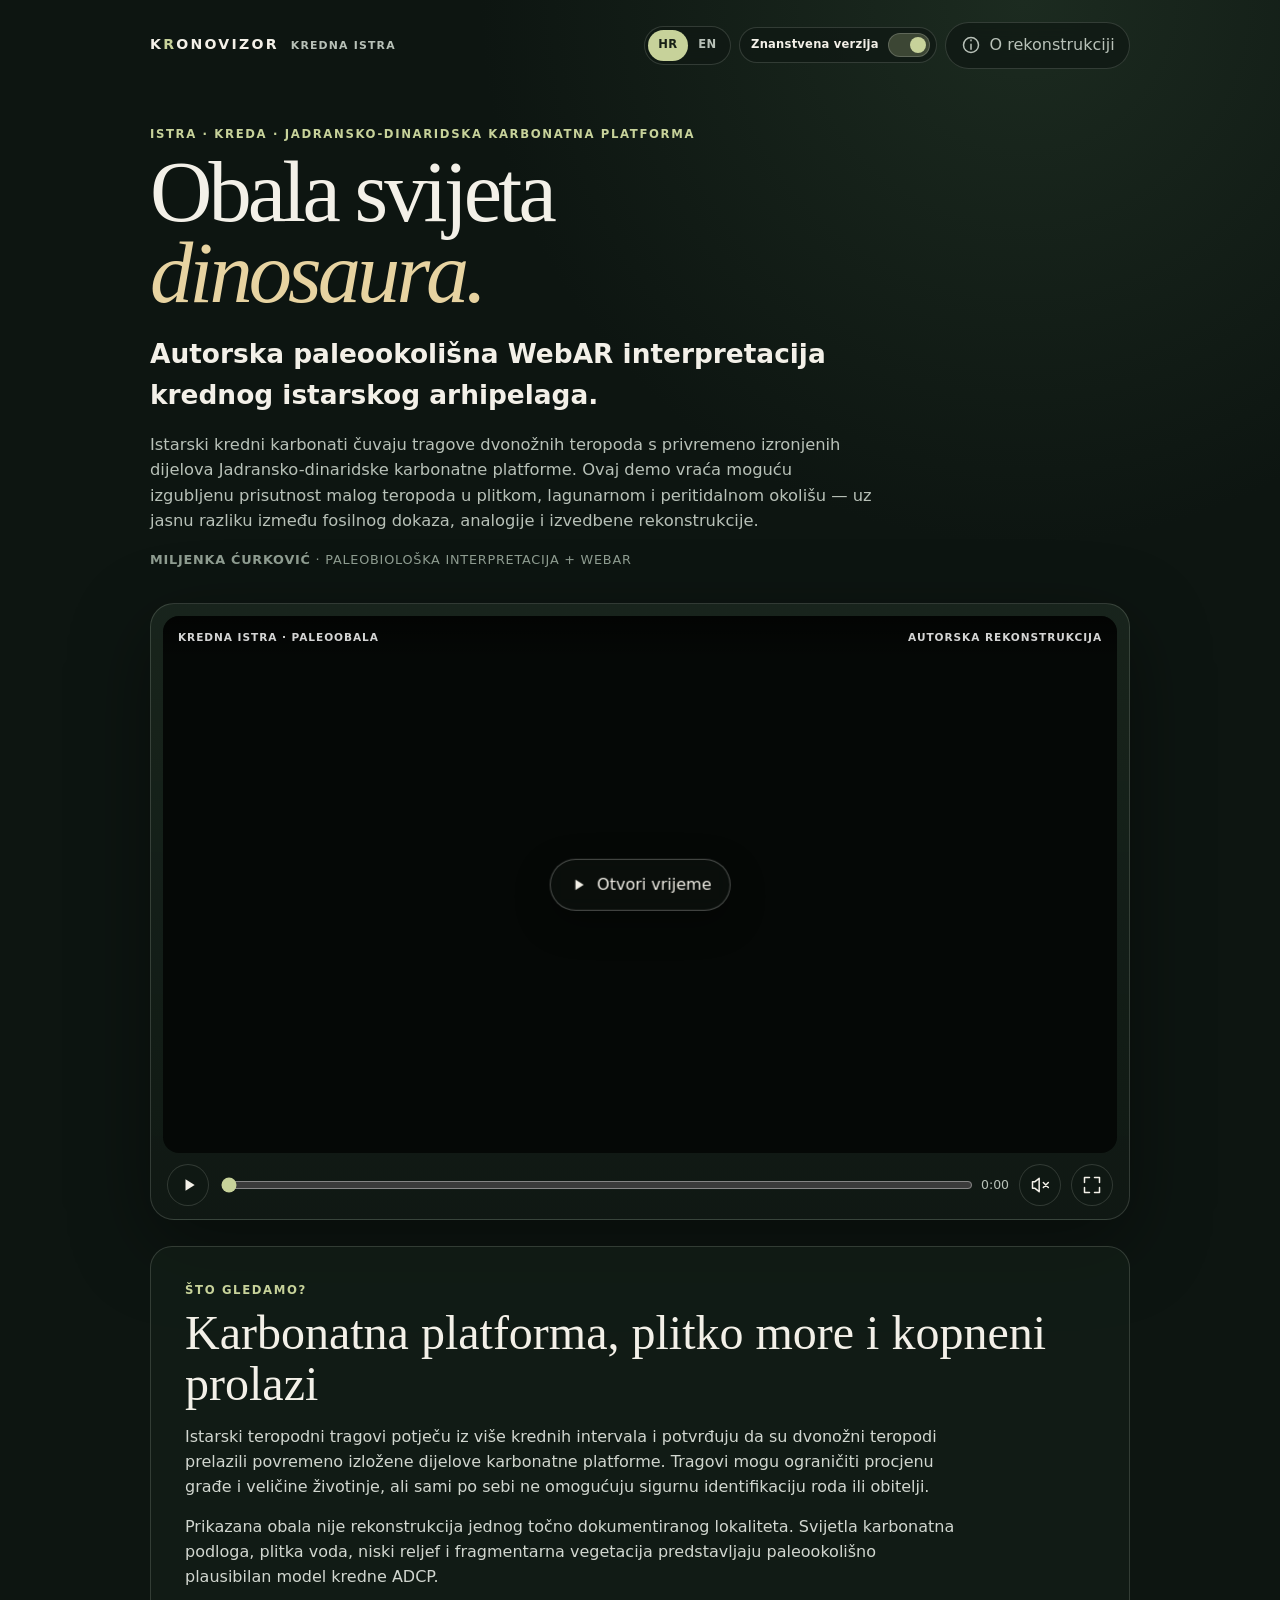
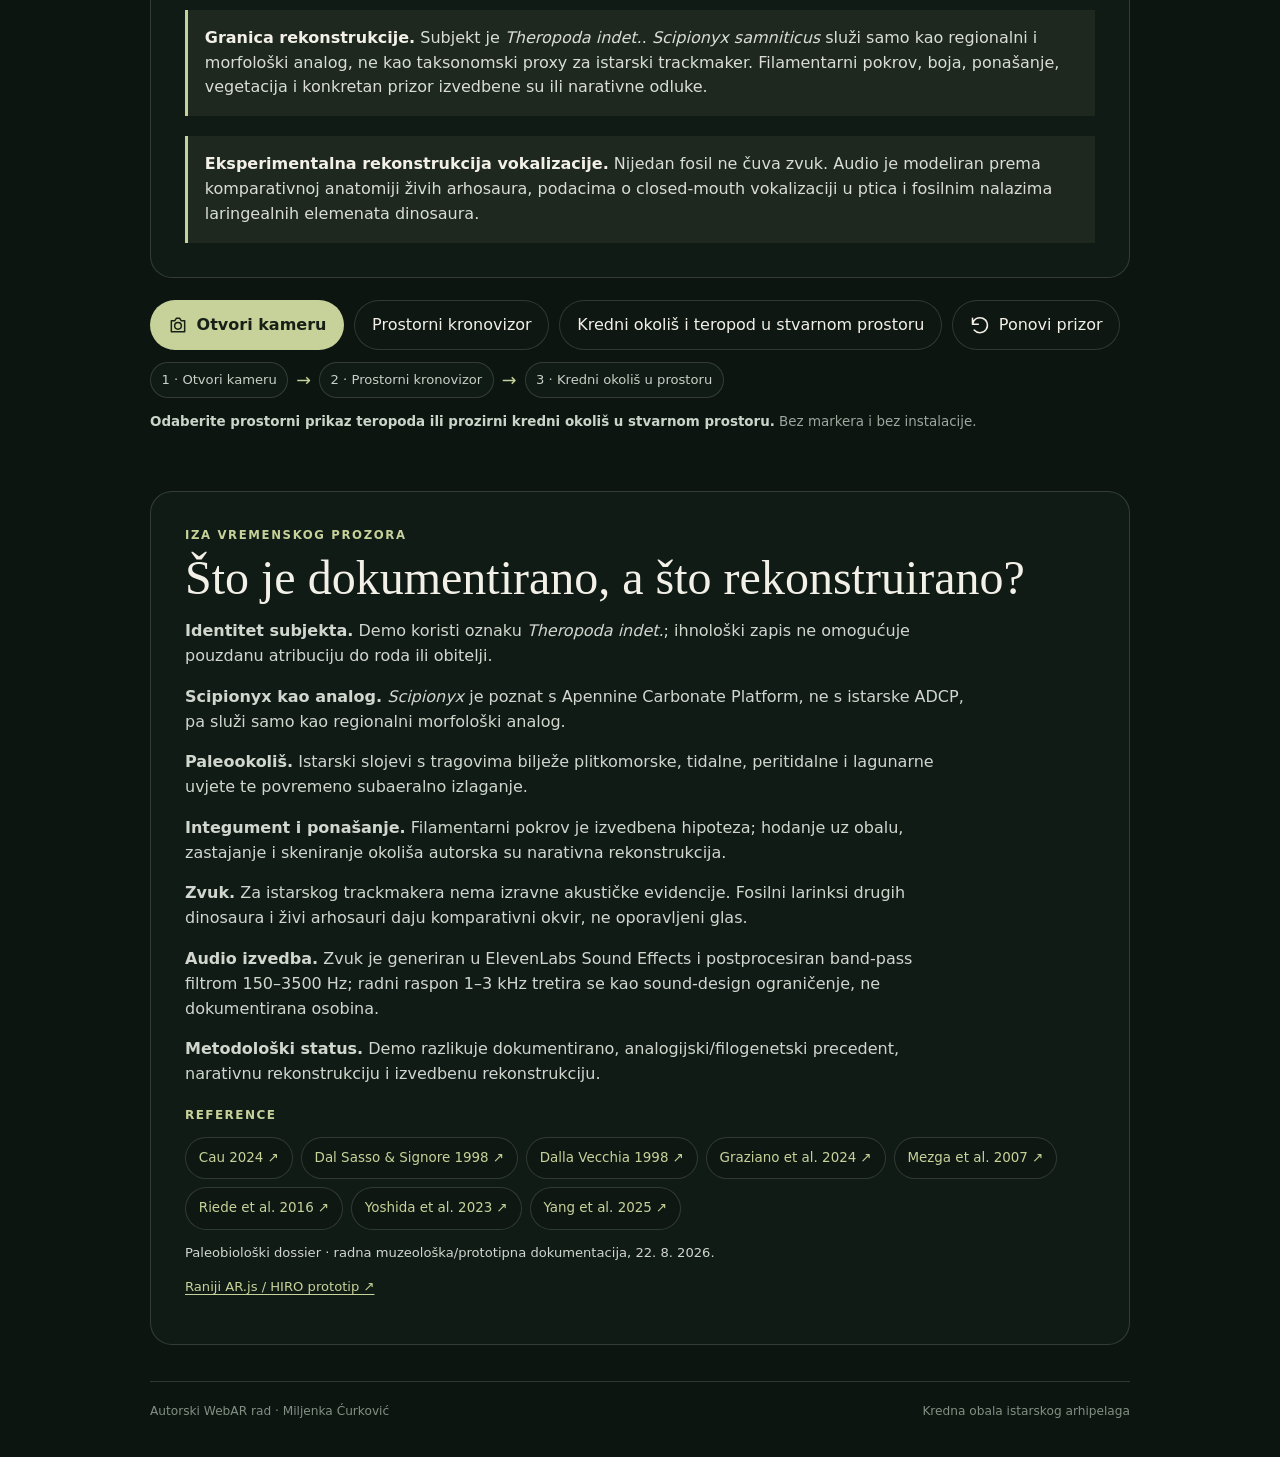
==== commit cdd82230: "Add transparent Cretaceous environment as a demo option" ====
--- a/index.html
+++ b/index.html
@@ -7,7 +7,7 @@
   <meta name="description" content="WebAR paleookolišna interpretacija kredne obale istarskog dijela Jadransko-dinaridske karbonatne platforme.">
   <title>Kredna obala Istre · Kronovizor</title>
   <link rel="stylesheet" href="./styles.css?v=4">
-  <script defer src="./app.js?v=4"></script>
+  <script defer src="./app.js?v=5"></script>
   <style>
     .mode-toggle{display:inline-flex;align-items:center;gap:.55rem;padding:.32rem .42rem .32rem .7rem;border:1px solid rgba(231,235,225,.16);border-radius:999px;background:rgba(16,25,20,.78);color:#f3f0e8;font-weight:750;cursor:pointer;white-space:nowrap}
     .mode-track{position:relative;width:42px;height:24px;border-radius:999px;background:rgba(255,255,255,.16);border:1px solid rgba(255,255,255,.18);flex:0 0 auto;transition:background .2s ease}
@@ -55,9 +55,9 @@
   <h2 id="whatTitle">Karbonatna platforma, plitko more i kopneni prolazi</h2>
   <div id="interpretationCopy"><p>Istarski teropodni tragovi potvrđuju da su dvonožni teropodi prelazili povremeno izložene dijelove karbonatne platforme. Tragovi mogu ograničiti procjenu građe i veličine životinje, ali sami po sebi ne omogućuju sigurnu identifikaciju roda ili obitelji.</p></div>
 </section>
-<div class="actions"><button id="enterAR" class="primary" type="button"><svg><use href="#i-camera"/></svg><span data-i18n="openCamera">Otvori kameru</span></button><a id="spatialLink" class="secondary" href="./spatial-v2.html" data-i18n="spatial">Prostorni kronovizor</a><button id="replay" class="secondary" type="button"><svg><use href="#i-reset"/></svg><span data-i18n="replay">Ponovi prizor</span></button></div>
-<div class="mode-guide"><span class="guide-step" data-i18n="guide1">1 · Otvori kameru</span><span class="guide-arrow">→</span><span class="guide-step" data-i18n="guide2">2 · Prostorni kronovizor</span></div>
-<p class="support-hint" data-i18n-html="support"><strong>Za prostorni prikaz odaberite „Prostorni kronovizor”.</strong> Bez markera i bez instalacije.</p><p id="status" class="status" role="status" aria-live="polite"></p>
+<div class="actions"><button id="enterAR" class="primary" type="button"><svg><use href="#i-camera"/></svg><span data-i18n="openCamera">Otvori kameru</span></button><a id="spatialLink" class="secondary" href="./spatial-v2.html" data-i18n="spatial">Prostorni kronovizor</a><a id="environmentLink" class="secondary" href="./environment-v2.html" data-i18n="environment">Kredni okoliš i teropod u stvarnom prostoru</a><button id="replay" class="secondary" type="button"><svg><use href="#i-reset"/></svg><span data-i18n="replay">Ponovi prizor</span></button></div>
+<div class="mode-guide"><span class="guide-step" data-i18n="guide1">1 · Otvori kameru</span><span class="guide-arrow">→</span><span class="guide-step" data-i18n="guide2">2 · Prostorni kronovizor</span><span class="guide-arrow">→</span><span class="guide-step" data-i18n="guide3">3 · Kredni okoliš u prostoru</span></div>
+<p class="support-hint" data-i18n-html="support"><strong>Odaberite prostorni prikaz teropoda ili prozirni kredni okoliš u stvarnom prostoru.</strong> Bez markera i bez instalacije.</p><p id="status" class="status" role="status" aria-live="polite"></p>
 <section id="aboutPanel" class="about-panel">
   <p class="eyebrow" data-i18n="behindEyebrow">IZA VREMENSKOG PROZORA</p><h2 id="behindTitle">Što je dokumentirano, a što rekonstruirano?</h2><div id="aboutCopy"></div>
   <div id="referenceBlock" class="references-wrap"><p class="reference-heading" data-i18n="references">Reference</p><div class="sources">
@@ -72,11 +72,11 @@
 </div>
 <script>
 (()=>{
-const COMMON={hr:{brand:'KREDNA ISTRA',aboutButton:'O rekonstrukciji',eyebrow:'ISTRA · KREDA · JADRANSKO-DINARIDSKA KARBONATNA PLATFORMA',title:'Obala svijeta <em>dinosaura.</em>',lead:'Autorska paleookolišna WebAR interpretacija krednog istarskog arhipelaga.',sourceLine:'paleobiološka interpretacija + WebAR',frameLeft:'KREDNA ISTRA · PALEOOBALA',frameRight:'AUTORSKA REKONSTRUKCIJA',openTime:'Otvori vrijeme',loading:'Učitavam prizor…',whatEyebrow:'ŠTO GLEDAMO?',openCamera:'Otvori kameru',spatial:'Prostorni kronovizor',replay:'Ponovi prizor',guide1:'1 · Otvori kameru',guide2:'2 · Prostorni kronovizor',behindEyebrow:'IZA VREMENSKOG PROZORA',references:'Reference',legacy:'Raniji AR.js / HIRO prototip ↗',footer1:'Autorski WebAR rad · Miljenka Ćurković',footer2:'Kredna obala istarskog arhipelaga',arTitle:'Kredna Istra · vremenski prozor u paleoobalu',timeWindow:'Vremenski prozor',size:'Veličina',arPrompt:'Pomaknite vremenski prozor prstom. Za prostorni prikaz odaberite „Prostorni kronovizor”.',support:'<strong>Za prostorni prikaz odaberite „Prostorni kronovizor”.</strong> Bez markera i bez instalacije.'},en:{brand:'CRETACEOUS ISTRIA',aboutButton:'About the reconstruction',eyebrow:'ISTRIA · CRETACEOUS · ADRIATIC–DINARIC CARBONATE PLATFORM',title:'A coast from the <em>age of dinosaurs.</em>',lead:'An authorial palaeoenvironmental WebAR interpretation of the Cretaceous Istrian archipelago.',sourceLine:'palaeobiological interpretation + WebAR',frameLeft:'CRETACEOUS ISTRIA · PALAEOCOAST',frameRight:'AUTHORIAL RECONSTRUCTION',openTime:'Open the time window',loading:'Loading scene…',whatEyebrow:'WHAT ARE WE LOOKING AT?',openCamera:'Open camera',spatial:'Spatial chronovisor',replay:'Replay scene',guide1:'1 · Open camera',guide2:'2 · Spatial chronovisor',behindEyebrow:'BEHIND THE TIME WINDOW',references:'References',legacy:'Earlier AR.js / HIRO prototype ↗',footer1:'Authorial WebAR work · Miljenka Ćurković',footer2:'Cretaceous coast of the Istrian archipelago',arTitle:'Cretaceous Istria · a time window into the palaeocoast',timeWindow:'Time window',size:'Size',arPrompt:'Move the time window with your finger. For spatial view choose “Spatial chronovisor”.',support:'<strong>Choose “Spatial chronovisor” for the spatial view.</strong> No marker and no app installation required.'}};
+const COMMON={hr:{brand:'KREDNA ISTRA',aboutButton:'O rekonstrukciji',eyebrow:'ISTRA · KREDA · JADRANSKO-DINARIDSKA KARBONATNA PLATFORMA',title:'Obala svijeta <em>dinosaura.</em>',lead:'Autorska paleookolišna WebAR interpretacija krednog istarskog arhipelaga.',sourceLine:'paleobiološka interpretacija + WebAR',frameLeft:'KREDNA ISTRA · PALEOOBALA',frameRight:'AUTORSKA REKONSTRUKCIJA',openTime:'Otvori vrijeme',loading:'Učitavam prizor…',whatEyebrow:'ŠTO GLEDAMO?',openCamera:'Otvori kameru',spatial:'Prostorni kronovizor',environment:'Kredni okoliš i teropod u stvarnom prostoru',replay:'Ponovi prizor',guide1:'1 · Otvori kameru',guide2:'2 · Prostorni kronovizor',guide3:'3 · Kredni okoliš u prostoru',behindEyebrow:'IZA VREMENSKOG PROZORA',references:'Reference',legacy:'Raniji AR.js / HIRO prototip ↗',footer1:'Autorski WebAR rad · Miljenka Ćurković',footer2:'Kredna obala istarskog arhipelaga',arTitle:'Kredna Istra · vremenski prozor u paleoobalu',timeWindow:'Vremenski prozor',size:'Veličina',arPrompt:'Pomaknite vremenski prozor prstom. Za prostorni prikaz odaberite „Prostorni kronovizor”.',support:'<strong>Odaberite prostorni prikaz teropoda ili prozirni kredni okoliš u stvarnom prostoru.</strong> Bez markera i bez instalacije.'},en:{brand:'CRETACEOUS ISTRIA',aboutButton:'About the reconstruction',eyebrow:'ISTRIA · CRETACEOUS · ADRIATIC–DINARIC CARBONATE PLATFORM',title:'A coast from the <em>age of dinosaurs.</em>',lead:'An authorial palaeoenvironmental WebAR interpretation of the Cretaceous Istrian archipelago.',sourceLine:'palaeobiological interpretation + WebAR',frameLeft:'CRETACEOUS ISTRIA · PALAEOCOAST',frameRight:'AUTHORIAL RECONSTRUCTION',openTime:'Open the time window',loading:'Loading scene…',whatEyebrow:'WHAT ARE WE LOOKING AT?',openCamera:'Open camera',spatial:'Spatial chronovisor',environment:'Cretaceous environment & theropod in real space',replay:'Replay scene',guide1:'1 · Open camera',guide2:'2 · Spatial chronovisor',guide3:'3 · Cretaceous environment in real space',behindEyebrow:'BEHIND THE TIME WINDOW',references:'References',legacy:'Earlier AR.js / HIRO prototype ↗',footer1:'Authorial WebAR work · Miljenka Ćurković',footer2:'Cretaceous coast of the Istrian archipelago',arTitle:'Cretaceous Istria · a time window into the palaeocoast',timeWindow:'Time window',size:'Size',arPrompt:'Move the time window with your finger. For spatial view choose “Spatial chronovisor”.',support:'<strong>Choose the spatial theropod or the transparent Cretaceous environment in real space.</strong> No marker and no app installation required.'}};
 const TEXT={hr:{visitor:{context:'Prije milijune godina dijelovi današnje Istre bili su niski otoci i plićaci na toploj karbonatnoj platformi. Tragovi u stijeni potvrđuju da su ondje hodali i teropodni dinosauri. Ovaj prizor pokazuje kako je jedan takav trenutak mogao izgledati.',whatTitle:'Kako je mogla izgledati kredna obala Istre?',interpretation:'<p>Stijene Istre čuvaju otiske stopala dinosaura koji su hodali preko povremeno suhih dijelova plitke karbonatne platforme. Zato je okoliš prikazan kao svijetla kamenita obala s vrlo plitkom vodom, lagunama i niskom vegetacijom.</p><p>Dinosaur u prizoru nije identificirana vrsta. Trag stopala može mnogo reći o kretanju i približnoj veličini životinje, ali ne otkriva sigurno rod ili vrstu.</p><div class="callout"><strong>Što je zamišljeno?</strong> Boja životinje, pernati pokrov, njezino zastajanje i pogledavanje okoliša te točan raspored biljaka i vode rekonstrukcija su — moguća, ali ne izravno fosilno sačuvana slika.</div><div class="callout"><strong>A kako je zvučala?</strong> Ne znamo. Zvuk u demou eksperimentalna je rekonstrukcija napravljena usporedbom sa živim pticama i krokodilima te fosilnim nalazima vokalnog aparata drugih dinosaura.</div>',behindTitle:'Kako nastaje rekonstrukcija?',about:'<p><strong>Trag je početak.</strong> Fosilizirani otisci potvrđuju da su teropodi prelazili istarske karbonatne površine, ali ne daju nam cijelu životinju.</p><p><strong>Izgled se nadopunjuje analogijama.</strong> Za građu tijela koristimo usporedbe s bolje poznatim malim teropodima iz šireg prostora, ali ih ne proglašavamo istom vrstom.</p><p><strong>Okoliš dolazi iz geologije.</strong> Plitko more, lagune i povremeno izronjene površine oslanjaju se na sedimentološki kontekst Jadransko-dinaridske karbonatne platforme.</p><p><strong>Pokret i zvuk vraćaju vrijeme.</strong> Hodanje, zastajanje i vokalizacija interpretacija su koja prizoru daje život, uz jasno označavanje gdje dokaz završava, a rekonstrukcija počinje.</p>',note:'Posjetiteljska verzija · pojednostavljena muzejska interpretacija.'},scientific:{context:'Istarski kredni karbonati čuvaju tragove dvonožnih teropoda s privremeno izronjenih dijelova Jadransko-dinaridske karbonatne platforme. Ovaj demo vraća moguću izgubljenu prisutnost malog teropoda u plitkom, lagunarnom i peritidalnom okolišu — uz jasnu razliku između fosilnog dokaza, analogije i izvedbene rekonstrukcije.',whatTitle:'Karbonatna platforma, plitko more i kopneni prolazi',interpretation:'<p>Istarski teropodni tragovi potječu iz više krednih intervala i potvrđuju da su dvonožni teropodi prelazili povremeno izložene dijelove karbonatne platforme. Tragovi mogu ograničiti procjenu građe i veličine životinje, ali sami po sebi ne omogućuju sigurnu identifikaciju roda ili obitelji.</p><p>Prikazana obala nije rekonstrukcija jednog točno dokumentiranog lokaliteta. Svijetla karbonatna podloga, plitka voda, niski reljef i fragmentarna vegetacija predstavljaju paleookolišno plausibilan model kredne ADCP.</p><div class="callout"><strong>Granica rekonstrukcije.</strong> Subjekt je <em>Theropoda indet.</em>. <em>Scipionyx samniticus</em> služi samo kao regionalni i morfološki analog, ne kao taksonomski proxy za istarski trackmaker. Filamentarni pokrov, boja, ponašanje, vegetacija i konkretan prizor izvedbene su ili narativne odluke.</div><div class="callout"><strong>Eksperimentalna rekonstrukcija vokalizacije.</strong> Nijedan fosil ne čuva zvuk. Audio je modeliran prema komparativnoj anatomiji živih arhosaura, podacima o closed-mouth vokalizaciji u ptica i fosilnim nalazima laringealnih elemenata dinosaura.</div>',behindTitle:'Što je dokumentirano, a što rekonstruirano?',about:'<p><strong>Identitet subjekta.</strong> Demo koristi oznaku <em>Theropoda indet.</em>; ihnološki zapis ne omogućuje pouzdanu atribuciju do roda ili obitelji.</p><p><strong>Scipionyx kao analog.</strong> <em>Scipionyx</em> je poznat s Apennine Carbonate Platform, ne s istarske ADCP, pa služi samo kao regionalni morfološki analog.</p><p><strong>Paleookoliš.</strong> Istarski slojevi s tragovima bilježe plitkomorske, tidalne, peritidalne i lagunarne uvjete te povremeno subaeralno izlaganje.</p><p><strong>Integument i ponašanje.</strong> Filamentarni pokrov je izvedbena hipoteza; hodanje uz obalu, zastajanje i skeniranje okoliša autorska su narativna rekonstrukcija.</p><p><strong>Zvuk.</strong> Za istarskog trackmakera nema izravne akustičke evidencije. Fosilni larinksi drugih dinosaura i živi arhosauri daju komparativni okvir, ne oporavljeni glas.</p><p><strong>Audio izvedba.</strong> Zvuk je generiran u ElevenLabs Sound Effects i postprocesiran band-pass filtrom 150–3500 Hz; radni raspon 1–3 kHz tretira se kao sound-design ograničenje, ne dokumentirana osobina.</p><p><strong>Metodološki status.</strong> Demo razlikuje dokumentirano, analogijski/filogenetski precedent, narativnu rekonstrukciju i izvedbenu rekonstrukciju.</p>',note:'Paleobiološki dossier · radna muzeološka/prototipna dokumentacija, 22. 8. 2026.'}},en:{visitor:{context:'Millions of years ago, parts of present-day Istria were low islands and shallows on a warm carbonate platform. Fossil tracks show that theropod dinosaurs walked there. This scene shows one plausible way such a moment may have looked.',whatTitle:'What might the Cretaceous coast of Istria have looked like?',interpretation:'<p>Istrian rocks preserve dinosaur footprints made on temporarily exposed parts of a shallow carbonate platform. That is why the scene uses pale limestone, very shallow water, lagoons and low vegetation.</p><p>The dinosaur in the scene is not an identified species. A footprint can reveal movement and approximate size, but usually not the exact genus or species.</p><div class="callout"><strong>What is reconstructed?</strong> Colour, filamentous covering, pauses, head movements, and the exact arrangement of plants and water are informed interpretations rather than directly preserved facts.</div><div class="callout"><strong>And its voice?</strong> We do not know. The sound is an experimental reconstruction informed by living birds and crocodilians and fossil evidence from other dinosaurs.</div>',behindTitle:'How is a reconstruction built?',about:'<p><strong>The track is the starting point.</strong> Fossil footprints confirm theropod presence but do not give us the complete animal.</p><p><strong>Appearance is constrained by analogues.</strong> Better-known small theropods help constrain body plan without being treated as the same species.</p><p><strong>The environment comes from geology.</strong> Shallow sea, lagoons and exposed surfaces are based on the Adriatic–Dinaric Carbonate Platform.</p><p><strong>Movement and sound restore time.</strong> These are interpretive layers that animate the scene while keeping the evidence/reconstruction boundary visible.</p>',note:'Visitor mode · simplified museum interpretation.'},scientific:{context:'Cretaceous carbonates of Istria preserve bipedal theropod tracks from temporarily exposed parts of the Adriatic–Dinaric Carbonate Platform. This demo reconstructs a possible small theropod in a shallow, lagoonal and peritidal setting while separating fossil evidence, analogy and performance choices.',whatTitle:'Carbonate platform, shallow sea and exposed land surfaces',interpretation:'<p>Istrian theropod tracks occur in several Cretaceous intervals and confirm that bipedal theropods crossed periodically exposed parts of the carbonate platform. Track morphology can constrain body form and size estimates, but does not reliably identify a genus or family.</p><p>The depicted coast is not a reconstruction of one precisely documented site; it is a palaeoenvironmentally plausible ADCP model.</p><div class="callout"><strong>Reconstruction boundary.</strong> The subject is <em>Theropoda indet.</em>. <em>Scipionyx samniticus</em> is used only as a regional morphological analogue, not as a taxonomic proxy.</div><div class="callout"><strong>Experimental vocalisation reconstruction.</strong> No fossil preserves sound itself. The audio is constrained by living archosaurs and fossil laryngeal evidence from other dinosaurs.</div>',behindTitle:'What is documented and what is reconstructed?',about:'<p><strong>Subject identity.</strong> The demo intentionally uses <em>Theropoda indet.</em>; ichnological evidence does not permit reliable genus- or family-level attribution.</p><p><strong>Scipionyx as analogue.</strong> <em>Scipionyx</em> comes from the Apennine Carbonate Platform, not the Istrian ADCP.</p><p><strong>Palaeoenvironment.</strong> Istrian track-bearing deposits record shallow-marine, tidal, peritidal and lagoonal settings with episodes of subaerial exposure.</p><p><strong>Integument and behaviour.</strong> Filamentous covering is a performance hypothesis; pauses and scanning are narrative reconstruction.</p><p><strong>Sound.</strong> Fossil larynges and living archosaurs provide a comparative framework, not a recovered voice.</p><p><strong>Methodological status.</strong> The demo separates documented evidence, analogical precedent, narrative reconstruction and performance reconstruction.</p>',note:'Palaeobiological dossier · working museum/prototype documentation, 22 Aug 2026.'}}};
 let lang=localStorage.getItem('cretaceousLang')||'hr';let mode=localStorage.getItem('cretaceousMode')||'scientific';
-function apply(){const c=COMMON[lang],t=TEXT[lang][mode];document.documentElement.lang=lang;document.querySelectorAll('[data-i18n]').forEach(el=>{const k=el.dataset.i18n;if(c[k]!=null)el.textContent=c[k]});document.querySelectorAll('[data-i18n-html]').forEach(el=>{const k=el.dataset.i18nHtml;if(c[k]!=null)el.innerHTML=c[k]});document.getElementById('context').textContent=t.context;document.getElementById('whatTitle').textContent=t.whatTitle;document.getElementById('interpretationCopy').innerHTML=t.interpretation;document.getElementById('behindTitle').textContent=t.behindTitle;document.getElementById('aboutCopy').innerHTML=t.about;document.getElementById('dossierNote').textContent=t.note;document.getElementById('referenceBlock').hidden=mode!=='scientific';document.querySelectorAll('[data-lang]').forEach(b=>b.classList.toggle('is-active',b.dataset.lang===lang));const mt=document.getElementById('modeToggle');mt.dataset.mode=mode;mt.setAttribute('aria-checked',String(mode==='scientific'));document.getElementById('modeLabel').textContent=lang==='hr'?(mode==='scientific'?'Znanstvena verzija':'Posjetiteljska verzija'):(mode==='scientific'?'Scientific':'Visitor');const q=`?lang=${lang}&mode=${mode}`;document.getElementById('spatialLink').href='./spatial-v2.html'+q;document.getElementById('arSpatialLink').href='./spatial-v2.html'+q;document.title=lang==='hr'?'Kredna obala Istre · Kronovizor':'Cretaceous coast of Istria · Chronovisor';}
+function apply(){const c=COMMON[lang],t=TEXT[lang][mode];document.documentElement.lang=lang;document.querySelectorAll('[data-i18n]').forEach(el=>{const k=el.dataset.i18n;if(c[k]!=null)el.textContent=c[k]});document.querySelectorAll('[data-i18n-html]').forEach(el=>{const k=el.dataset.i18nHtml;if(c[k]!=null)el.innerHTML=c[k]});document.getElementById('context').textContent=t.context;document.getElementById('whatTitle').textContent=t.whatTitle;document.getElementById('interpretationCopy').innerHTML=t.interpretation;document.getElementById('behindTitle').textContent=t.behindTitle;document.getElementById('aboutCopy').innerHTML=t.about;document.getElementById('dossierNote').textContent=t.note;document.getElementById('referenceBlock').hidden=mode!=='scientific';document.querySelectorAll('[data-lang]').forEach(b=>b.classList.toggle('is-active',b.dataset.lang===lang));const mt=document.getElementById('modeToggle');mt.dataset.mode=mode;mt.setAttribute('aria-checked',String(mode==='scientific'));document.getElementById('modeLabel').textContent=lang==='hr'?(mode==='scientific'?'Znanstvena verzija':'Posjetiteljska verzija'):(mode==='scientific'?'Scientific':'Visitor');const q=`?lang=${lang}&mode=${mode}`;document.getElementById('spatialLink').href='./spatial-v2.html'+q;document.getElementById('environmentLink').href='./environment-v2.html'+q;document.getElementById('arSpatialLink').href='./spatial-v2.html'+q;document.title=lang==='hr'?'Kredna obala Istre · Kronovizor':'Cretaceous coast of Istria · Chronovisor';}
 document.querySelectorAll('[data-lang]').forEach(b=>b.addEventListener('click',()=>{lang=b.dataset.lang;localStorage.setItem('cretaceousLang',lang);apply()}));document.getElementById('modeToggle').addEventListener('click',()=>{mode=mode==='scientific'?'visitor':'scientific';localStorage.setItem('cretaceousMode',mode);apply()});apply();
 })();
 </script>
-</body></html>+</body></html>
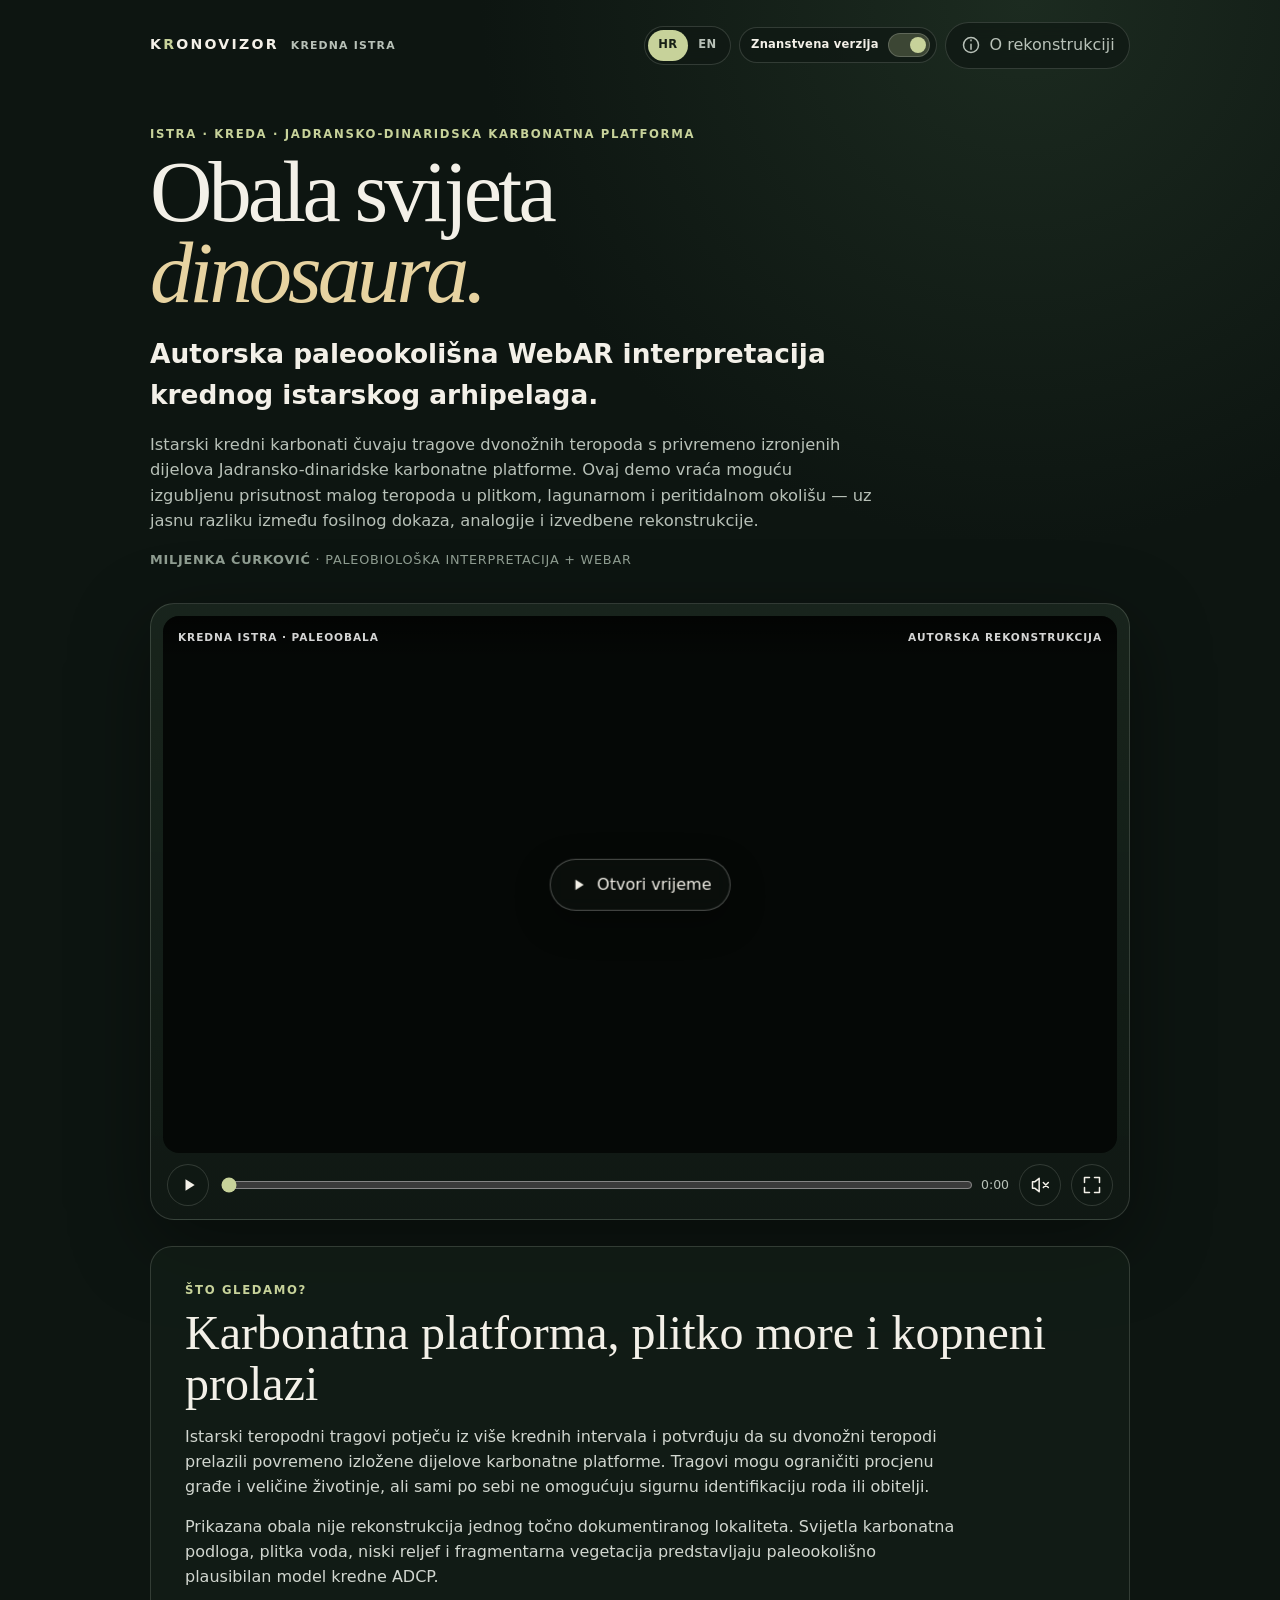
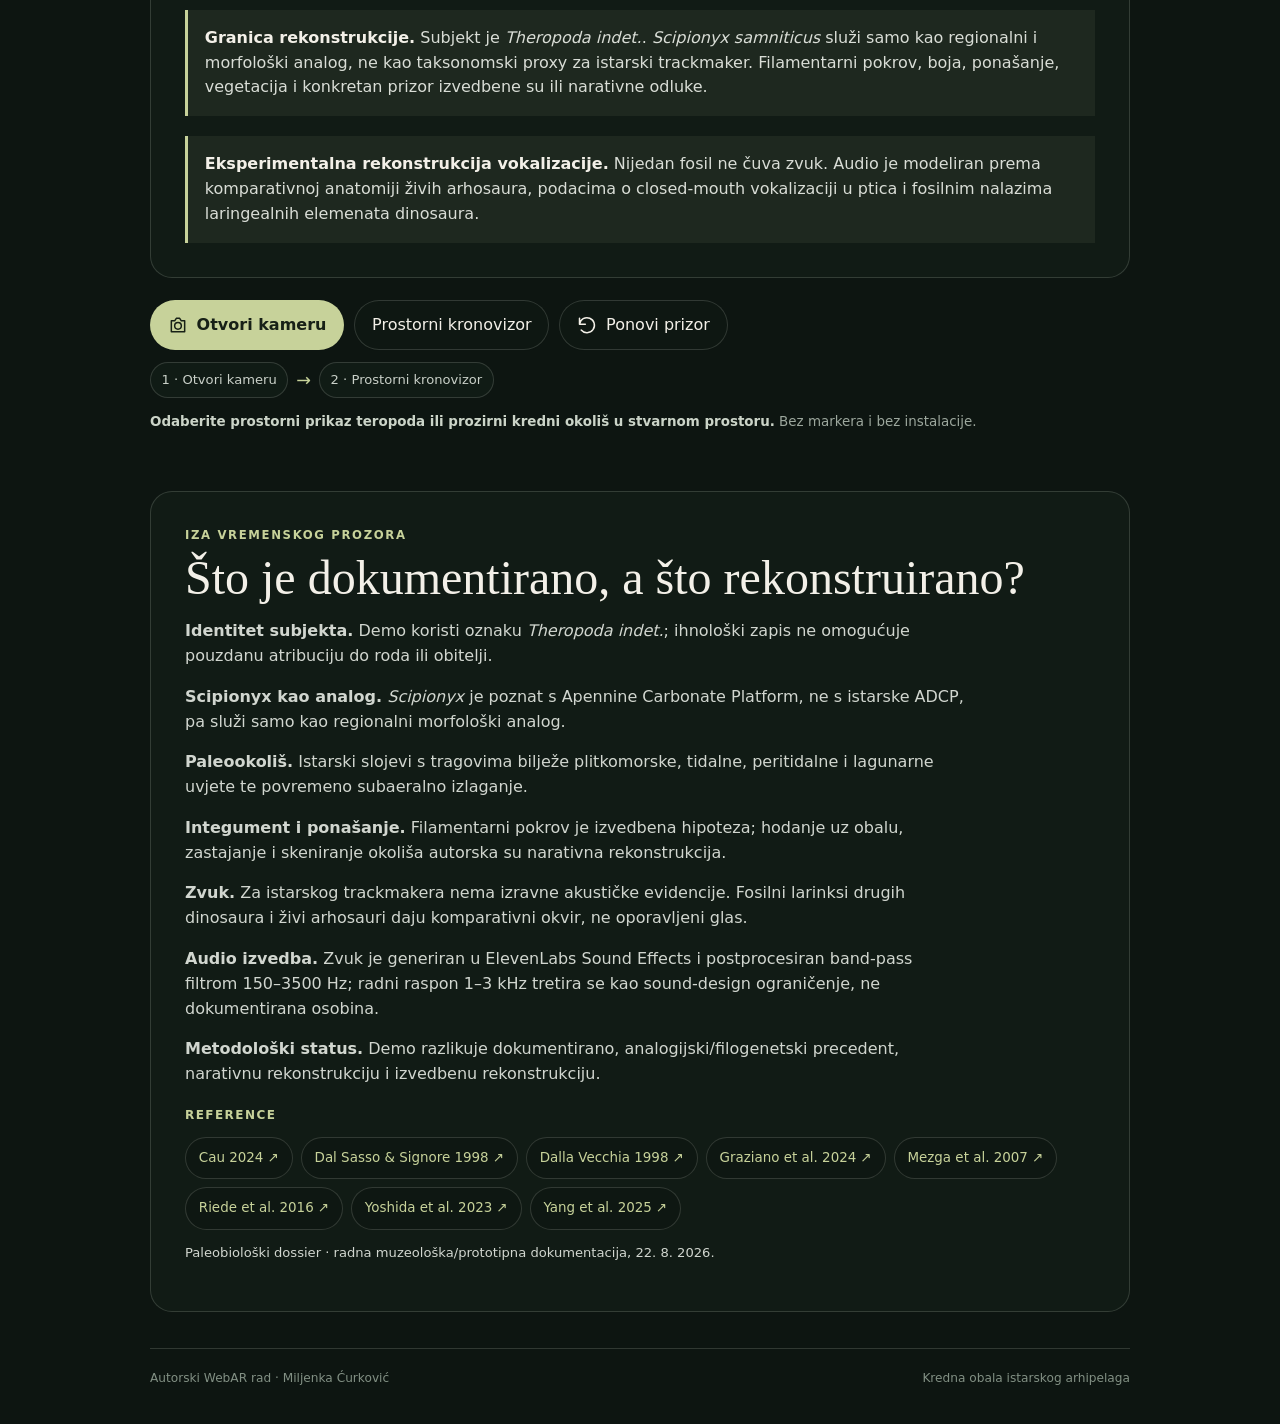
==== commit 7ff9b371: "Keep public demo museum-ready" ====
--- a/index.html
+++ b/index.html
@@ -55,15 +55,15 @@
   <h2 id="whatTitle">Karbonatna platforma, plitko more i kopneni prolazi</h2>
   <div id="interpretationCopy"><p>Istarski teropodni tragovi potvrđuju da su dvonožni teropodi prelazili povremeno izložene dijelove karbonatne platforme. Tragovi mogu ograničiti procjenu građe i veličine životinje, ali sami po sebi ne omogućuju sigurnu identifikaciju roda ili obitelji.</p></div>
 </section>
-<div class="actions"><button id="enterAR" class="primary" type="button"><svg><use href="#i-camera"/></svg><span data-i18n="openCamera">Otvori kameru</span></button><a id="spatialLink" class="secondary" href="./spatial-v2.html" data-i18n="spatial">Prostorni kronovizor</a><a id="environmentLink" class="secondary" href="./environment-v2.html" data-i18n="environment">Kredni okoliš i teropod u stvarnom prostoru</a><button id="replay" class="secondary" type="button"><svg><use href="#i-reset"/></svg><span data-i18n="replay">Ponovi prizor</span></button></div>
-<div class="mode-guide"><span class="guide-step" data-i18n="guide1">1 · Otvori kameru</span><span class="guide-arrow">→</span><span class="guide-step" data-i18n="guide2">2 · Prostorni kronovizor</span><span class="guide-arrow">→</span><span class="guide-step" data-i18n="guide3">3 · Kredni okoliš u prostoru</span></div>
-<p class="support-hint" data-i18n-html="support"><strong>Odaberite prostorni prikaz teropoda ili prozirni kredni okoliš u stvarnom prostoru.</strong> Bez markera i bez instalacije.</p><p id="status" class="status" role="status" aria-live="polite"></p>
+<div class="actions"><button id="enterAR" class="primary" type="button"><svg><use href="#i-camera"/></svg><span data-i18n="openCamera">Otvori kameru</span></button><a id="spatialLink" class="secondary" href="./spatial-v2.html" data-i18n="spatial">Prostorni kronovizor</a><button id="replay" class="secondary" type="button"><svg><use href="#i-reset"/></svg><span data-i18n="replay">Ponovi prizor</span></button></div>
+<div class="mode-guide"><span class="guide-step" data-i18n="guide1">1 · Otvori kameru</span><span class="guide-arrow">→</span><span class="guide-step" data-i18n="guide2">2 · Prostorni kronovizor</span></div>
+<p class="support-hint" data-i18n-html="support"><strong>Za prostorni prikaz odaberite „Prostorni kronovizor”.</strong> Bez markera i bez instalacije.</p><p id="status" class="status" role="status" aria-live="polite"></p>
 <section id="aboutPanel" class="about-panel">
   <p class="eyebrow" data-i18n="behindEyebrow">IZA VREMENSKOG PROZORA</p><h2 id="behindTitle">Što je dokumentirano, a što rekonstruirano?</h2><div id="aboutCopy"></div>
   <div id="referenceBlock" class="references-wrap"><p class="reference-heading" data-i18n="references">Reference</p><div class="sources">
     <a href="https://doi.org/10.4435/BSPI.2024.08" target="_blank" rel="noopener noreferrer">Cau 2024 ↗</a><a href="https://doi.org/10.1038/32884" target="_blank" rel="noopener noreferrer">Dal Sasso & Signore 1998 ↗</a><a href="https://www.researchgate.net/publication/285869244_Theropod_footprints_in_the_Cretaceous_Adriatic-Dinaric_carbonate_platform_Italy_and_Croatia" target="_blank" rel="noopener noreferrer">Dalla Vecchia 1998 ↗</a><a href="https://doi.org/10.1111/sed.13146" target="_blank" rel="noopener noreferrer">Graziano et al. 2024 ↗</a><a href="https://doi.org/10.13130/2039-4942/6364" target="_blank" rel="noopener noreferrer">Mezga et al. 2007 ↗</a><a href="https://doi.org/10.1111/evo.12988" target="_blank" rel="noopener noreferrer">Riede et al. 2016 ↗</a><a href="https://doi.org/10.1038/s42003-023-04513-x" target="_blank" rel="noopener noreferrer">Yoshida et al. 2023 ↗</a><a href="https://doi.org/10.7717/peerj.19664" target="_blank" rel="noopener noreferrer">Yang et al. 2025 ↗</a>
   </div></div>
-  <p id="dossierNote" class="detail-note"></p><p class="detail-note"><a href="./legacy-hiro.html" data-i18n="legacy">Raniji AR.js / HIRO prototip ↗</a></p>
+  <p id="dossierNote" class="detail-note"></p>
 </section>
 </main>
 <footer><span data-i18n="footer1">Autorski WebAR rad · Miljenka Ćurković</span><span data-i18n="footer2">Kredna obala istarskog arhipelaga</span></footer>
@@ -75,8 +75,9 @@
 const COMMON={hr:{brand:'KREDNA ISTRA',aboutButton:'O rekonstrukciji',eyebrow:'ISTRA · KREDA · JADRANSKO-DINARIDSKA KARBONATNA PLATFORMA',title:'Obala svijeta <em>dinosaura.</em>',lead:'Autorska paleookolišna WebAR interpretacija krednog istarskog arhipelaga.',sourceLine:'paleobiološka interpretacija + WebAR',frameLeft:'KREDNA ISTRA · PALEOOBALA',frameRight:'AUTORSKA REKONSTRUKCIJA',openTime:'Otvori vrijeme',loading:'Učitavam prizor…',whatEyebrow:'ŠTO GLEDAMO?',openCamera:'Otvori kameru',spatial:'Prostorni kronovizor',environment:'Kredni okoliš i teropod u stvarnom prostoru',replay:'Ponovi prizor',guide1:'1 · Otvori kameru',guide2:'2 · Prostorni kronovizor',guide3:'3 · Kredni okoliš u prostoru',behindEyebrow:'IZA VREMENSKOG PROZORA',references:'Reference',legacy:'Raniji AR.js / HIRO prototip ↗',footer1:'Autorski WebAR rad · Miljenka Ćurković',footer2:'Kredna obala istarskog arhipelaga',arTitle:'Kredna Istra · vremenski prozor u paleoobalu',timeWindow:'Vremenski prozor',size:'Veličina',arPrompt:'Pomaknite vremenski prozor prstom. Za prostorni prikaz odaberite „Prostorni kronovizor”.',support:'<strong>Odaberite prostorni prikaz teropoda ili prozirni kredni okoliš u stvarnom prostoru.</strong> Bez markera i bez instalacije.'},en:{brand:'CRETACEOUS ISTRIA',aboutButton:'About the reconstruction',eyebrow:'ISTRIA · CRETACEOUS · ADRIATIC–DINARIC CARBONATE PLATFORM',title:'A coast from the <em>age of dinosaurs.</em>',lead:'An authorial palaeoenvironmental WebAR interpretation of the Cretaceous Istrian archipelago.',sourceLine:'palaeobiological interpretation + WebAR',frameLeft:'CRETACEOUS ISTRIA · PALAEOCOAST',frameRight:'AUTHORIAL RECONSTRUCTION',openTime:'Open the time window',loading:'Loading scene…',whatEyebrow:'WHAT ARE WE LOOKING AT?',openCamera:'Open camera',spatial:'Spatial chronovisor',environment:'Cretaceous environment & theropod in real space',replay:'Replay scene',guide1:'1 · Open camera',guide2:'2 · Spatial chronovisor',guide3:'3 · Cretaceous environment in real space',behindEyebrow:'BEHIND THE TIME WINDOW',references:'References',legacy:'Earlier AR.js / HIRO prototype ↗',footer1:'Authorial WebAR work · Miljenka Ćurković',footer2:'Cretaceous coast of the Istrian archipelago',arTitle:'Cretaceous Istria · a time window into the palaeocoast',timeWindow:'Time window',size:'Size',arPrompt:'Move the time window with your finger. For spatial view choose “Spatial chronovisor”.',support:'<strong>Choose the spatial theropod or the transparent Cretaceous environment in real space.</strong> No marker and no app installation required.'}};
 const TEXT={hr:{visitor:{context:'Prije milijune godina dijelovi današnje Istre bili su niski otoci i plićaci na toploj karbonatnoj platformi. Tragovi u stijeni potvrđuju da su ondje hodali i teropodni dinosauri. Ovaj prizor pokazuje kako je jedan takav trenutak mogao izgledati.',whatTitle:'Kako je mogla izgledati kredna obala Istre?',interpretation:'<p>Stijene Istre čuvaju otiske stopala dinosaura koji su hodali preko povremeno suhih dijelova plitke karbonatne platforme. Zato je okoliš prikazan kao svijetla kamenita obala s vrlo plitkom vodom, lagunama i niskom vegetacijom.</p><p>Dinosaur u prizoru nije identificirana vrsta. Trag stopala može mnogo reći o kretanju i približnoj veličini životinje, ali ne otkriva sigurno rod ili vrstu.</p><div class="callout"><strong>Što je zamišljeno?</strong> Boja životinje, pernati pokrov, njezino zastajanje i pogledavanje okoliša te točan raspored biljaka i vode rekonstrukcija su — moguća, ali ne izravno fosilno sačuvana slika.</div><div class="callout"><strong>A kako je zvučala?</strong> Ne znamo. Zvuk u demou eksperimentalna je rekonstrukcija napravljena usporedbom sa živim pticama i krokodilima te fosilnim nalazima vokalnog aparata drugih dinosaura.</div>',behindTitle:'Kako nastaje rekonstrukcija?',about:'<p><strong>Trag je početak.</strong> Fosilizirani otisci potvrđuju da su teropodi prelazili istarske karbonatne površine, ali ne daju nam cijelu životinju.</p><p><strong>Izgled se nadopunjuje analogijama.</strong> Za građu tijela koristimo usporedbe s bolje poznatim malim teropodima iz šireg prostora, ali ih ne proglašavamo istom vrstom.</p><p><strong>Okoliš dolazi iz geologije.</strong> Plitko more, lagune i povremeno izronjene površine oslanjaju se na sedimentološki kontekst Jadransko-dinaridske karbonatne platforme.</p><p><strong>Pokret i zvuk vraćaju vrijeme.</strong> Hodanje, zastajanje i vokalizacija interpretacija su koja prizoru daje život, uz jasno označavanje gdje dokaz završava, a rekonstrukcija počinje.</p>',note:'Posjetiteljska verzija · pojednostavljena muzejska interpretacija.'},scientific:{context:'Istarski kredni karbonati čuvaju tragove dvonožnih teropoda s privremeno izronjenih dijelova Jadransko-dinaridske karbonatne platforme. Ovaj demo vraća moguću izgubljenu prisutnost malog teropoda u plitkom, lagunarnom i peritidalnom okolišu — uz jasnu razliku između fosilnog dokaza, analogije i izvedbene rekonstrukcije.',whatTitle:'Karbonatna platforma, plitko more i kopneni prolazi',interpretation:'<p>Istarski teropodni tragovi potječu iz više krednih intervala i potvrđuju da su dvonožni teropodi prelazili povremeno izložene dijelove karbonatne platforme. Tragovi mogu ograničiti procjenu građe i veličine životinje, ali sami po sebi ne omogućuju sigurnu identifikaciju roda ili obitelji.</p><p>Prikazana obala nije rekonstrukcija jednog točno dokumentiranog lokaliteta. Svijetla karbonatna podloga, plitka voda, niski reljef i fragmentarna vegetacija predstavljaju paleookolišno plausibilan model kredne ADCP.</p><div class="callout"><strong>Granica rekonstrukcije.</strong> Subjekt je <em>Theropoda indet.</em>. <em>Scipionyx samniticus</em> služi samo kao regionalni i morfološki analog, ne kao taksonomski proxy za istarski trackmaker. Filamentarni pokrov, boja, ponašanje, vegetacija i konkretan prizor izvedbene su ili narativne odluke.</div><div class="callout"><strong>Eksperimentalna rekonstrukcija vokalizacije.</strong> Nijedan fosil ne čuva zvuk. Audio je modeliran prema komparativnoj anatomiji živih arhosaura, podacima o closed-mouth vokalizaciji u ptica i fosilnim nalazima laringealnih elemenata dinosaura.</div>',behindTitle:'Što je dokumentirano, a što rekonstruirano?',about:'<p><strong>Identitet subjekta.</strong> Demo koristi oznaku <em>Theropoda indet.</em>; ihnološki zapis ne omogućuje pouzdanu atribuciju do roda ili obitelji.</p><p><strong>Scipionyx kao analog.</strong> <em>Scipionyx</em> je poznat s Apennine Carbonate Platform, ne s istarske ADCP, pa služi samo kao regionalni morfološki analog.</p><p><strong>Paleookoliš.</strong> Istarski slojevi s tragovima bilježe plitkomorske, tidalne, peritidalne i lagunarne uvjete te povremeno subaeralno izlaganje.</p><p><strong>Integument i ponašanje.</strong> Filamentarni pokrov je izvedbena hipoteza; hodanje uz obalu, zastajanje i skeniranje okoliša autorska su narativna rekonstrukcija.</p><p><strong>Zvuk.</strong> Za istarskog trackmakera nema izravne akustičke evidencije. Fosilni larinksi drugih dinosaura i živi arhosauri daju komparativni okvir, ne oporavljeni glas.</p><p><strong>Audio izvedba.</strong> Zvuk je generiran u ElevenLabs Sound Effects i postprocesiran band-pass filtrom 150–3500 Hz; radni raspon 1–3 kHz tretira se kao sound-design ograničenje, ne dokumentirana osobina.</p><p><strong>Metodološki status.</strong> Demo razlikuje dokumentirano, analogijski/filogenetski precedent, narativnu rekonstrukciju i izvedbenu rekonstrukciju.</p>',note:'Paleobiološki dossier · radna muzeološka/prototipna dokumentacija, 22. 8. 2026.'}},en:{visitor:{context:'Millions of years ago, parts of present-day Istria were low islands and shallows on a warm carbonate platform. Fossil tracks show that theropod dinosaurs walked there. This scene shows one plausible way such a moment may have looked.',whatTitle:'What might the Cretaceous coast of Istria have looked like?',interpretation:'<p>Istrian rocks preserve dinosaur footprints made on temporarily exposed parts of a shallow carbonate platform. That is why the scene uses pale limestone, very shallow water, lagoons and low vegetation.</p><p>The dinosaur in the scene is not an identified species. A footprint can reveal movement and approximate size, but usually not the exact genus or species.</p><div class="callout"><strong>What is reconstructed?</strong> Colour, filamentous covering, pauses, head movements, and the exact arrangement of plants and water are informed interpretations rather than directly preserved facts.</div><div class="callout"><strong>And its voice?</strong> We do not know. The sound is an experimental reconstruction informed by living birds and crocodilians and fossil evidence from other dinosaurs.</div>',behindTitle:'How is a reconstruction built?',about:'<p><strong>The track is the starting point.</strong> Fossil footprints confirm theropod presence but do not give us the complete animal.</p><p><strong>Appearance is constrained by analogues.</strong> Better-known small theropods help constrain body plan without being treated as the same species.</p><p><strong>The environment comes from geology.</strong> Shallow sea, lagoons and exposed surfaces are based on the Adriatic–Dinaric Carbonate Platform.</p><p><strong>Movement and sound restore time.</strong> These are interpretive layers that animate the scene while keeping the evidence/reconstruction boundary visible.</p>',note:'Visitor mode · simplified museum interpretation.'},scientific:{context:'Cretaceous carbonates of Istria preserve bipedal theropod tracks from temporarily exposed parts of the Adriatic–Dinaric Carbonate Platform. This demo reconstructs a possible small theropod in a shallow, lagoonal and peritidal setting while separating fossil evidence, analogy and performance choices.',whatTitle:'Carbonate platform, shallow sea and exposed land surfaces',interpretation:'<p>Istrian theropod tracks occur in several Cretaceous intervals and confirm that bipedal theropods crossed periodically exposed parts of the carbonate platform. Track morphology can constrain body form and size estimates, but does not reliably identify a genus or family.</p><p>The depicted coast is not a reconstruction of one precisely documented site; it is a palaeoenvironmentally plausible ADCP model.</p><div class="callout"><strong>Reconstruction boundary.</strong> The subject is <em>Theropoda indet.</em>. <em>Scipionyx samniticus</em> is used only as a regional morphological analogue, not as a taxonomic proxy.</div><div class="callout"><strong>Experimental vocalisation reconstruction.</strong> No fossil preserves sound itself. The audio is constrained by living archosaurs and fossil laryngeal evidence from other dinosaurs.</div>',behindTitle:'What is documented and what is reconstructed?',about:'<p><strong>Subject identity.</strong> The demo intentionally uses <em>Theropoda indet.</em>; ichnological evidence does not permit reliable genus- or family-level attribution.</p><p><strong>Scipionyx as analogue.</strong> <em>Scipionyx</em> comes from the Apennine Carbonate Platform, not the Istrian ADCP.</p><p><strong>Palaeoenvironment.</strong> Istrian track-bearing deposits record shallow-marine, tidal, peritidal and lagoonal settings with episodes of subaerial exposure.</p><p><strong>Integument and behaviour.</strong> Filamentous covering is a performance hypothesis; pauses and scanning are narrative reconstruction.</p><p><strong>Sound.</strong> Fossil larynges and living archosaurs provide a comparative framework, not a recovered voice.</p><p><strong>Methodological status.</strong> The demo separates documented evidence, analogical precedent, narrative reconstruction and performance reconstruction.</p>',note:'Palaeobiological dossier · working museum/prototype documentation, 22 Aug 2026.'}}};
 let lang=localStorage.getItem('cretaceousLang')||'hr';let mode=localStorage.getItem('cretaceousMode')||'scientific';
-function apply(){const c=COMMON[lang],t=TEXT[lang][mode];document.documentElement.lang=lang;document.querySelectorAll('[data-i18n]').forEach(el=>{const k=el.dataset.i18n;if(c[k]!=null)el.textContent=c[k]});document.querySelectorAll('[data-i18n-html]').forEach(el=>{const k=el.dataset.i18nHtml;if(c[k]!=null)el.innerHTML=c[k]});document.getElementById('context').textContent=t.context;document.getElementById('whatTitle').textContent=t.whatTitle;document.getElementById('interpretationCopy').innerHTML=t.interpretation;document.getElementById('behindTitle').textContent=t.behindTitle;document.getElementById('aboutCopy').innerHTML=t.about;document.getElementById('dossierNote').textContent=t.note;document.getElementById('referenceBlock').hidden=mode!=='scientific';document.querySelectorAll('[data-lang]').forEach(b=>b.classList.toggle('is-active',b.dataset.lang===lang));const mt=document.getElementById('modeToggle');mt.dataset.mode=mode;mt.setAttribute('aria-checked',String(mode==='scientific'));document.getElementById('modeLabel').textContent=lang==='hr'?(mode==='scientific'?'Znanstvena verzija':'Posjetiteljska verzija'):(mode==='scientific'?'Scientific':'Visitor');const q=`?lang=${lang}&mode=${mode}`;document.getElementById('spatialLink').href='./spatial-v2.html'+q;document.getElementById('environmentLink').href='./environment-v2.html'+q;document.getElementById('arSpatialLink').href='./spatial-v2.html'+q;document.title=lang==='hr'?'Kredna obala Istre · Kronovizor':'Cretaceous coast of Istria · Chronovisor';}
+function apply(){const c=COMMON[lang],t=TEXT[lang][mode];document.documentElement.lang=lang;document.querySelectorAll('[data-i18n]').forEach(el=>{const k=el.dataset.i18n;if(c[k]!=null)el.textContent=c[k]});document.querySelectorAll('[data-i18n-html]').forEach(el=>{const k=el.dataset.i18nHtml;if(c[k]!=null)el.innerHTML=c[k]});document.getElementById('context').textContent=t.context;document.getElementById('whatTitle').textContent=t.whatTitle;document.getElementById('interpretationCopy').innerHTML=t.interpretation;document.getElementById('behindTitle').textContent=t.behindTitle;document.getElementById('aboutCopy').innerHTML=t.about;document.getElementById('dossierNote').textContent=t.note;document.getElementById('referenceBlock').hidden=mode!=='scientific';document.querySelectorAll('[data-lang]').forEach(b=>b.classList.toggle('is-active',b.dataset.lang===lang));const mt=document.getElementById('modeToggle');mt.dataset.mode=mode;mt.setAttribute('aria-checked',String(mode==='scientific'));document.getElementById('modeLabel').textContent=lang==='hr'?(mode==='scientific'?'Znanstvena verzija':'Posjetiteljska verzija'):(mode==='scientific'?'Scientific':'Visitor');const q=`?lang=${lang}&mode=${mode}`;document.getElementById('spatialLink').href='./spatial-v2.html'+q;document.getElementById('arSpatialLink').href='./spatial-v2.html'+q;document.title=lang==='hr'?'Kredna obala Istre · Kronovizor':'Cretaceous coast of Istria · Chronovisor';}
 document.querySelectorAll('[data-lang]').forEach(b=>b.addEventListener('click',()=>{lang=b.dataset.lang;localStorage.setItem('cretaceousLang',lang);apply()}));document.getElementById('modeToggle').addEventListener('click',()=>{mode=mode==='scientific'?'visitor':'scientific';localStorage.setItem('cretaceousMode',mode);apply()});apply();
 })();
 </script>
+<script src="./museum-copy.js?v=20260930a"></script>
 </body></html>
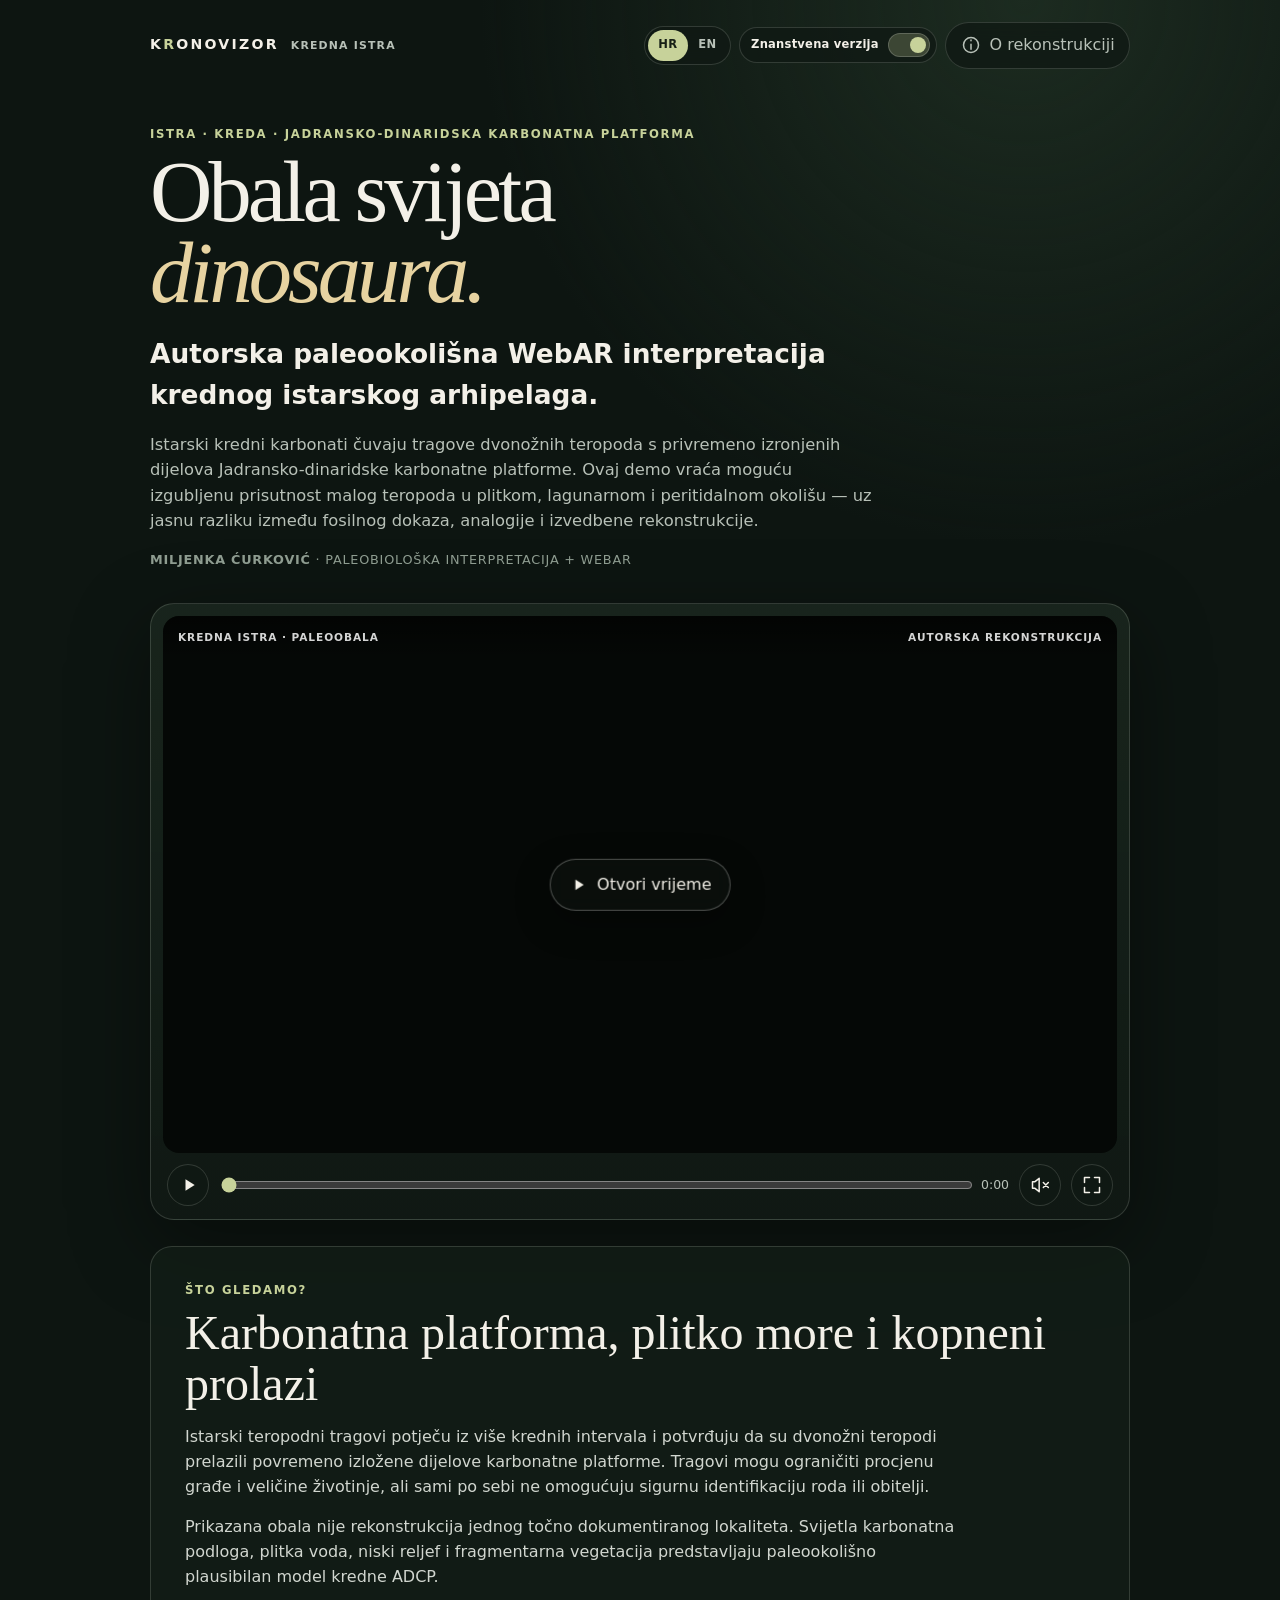
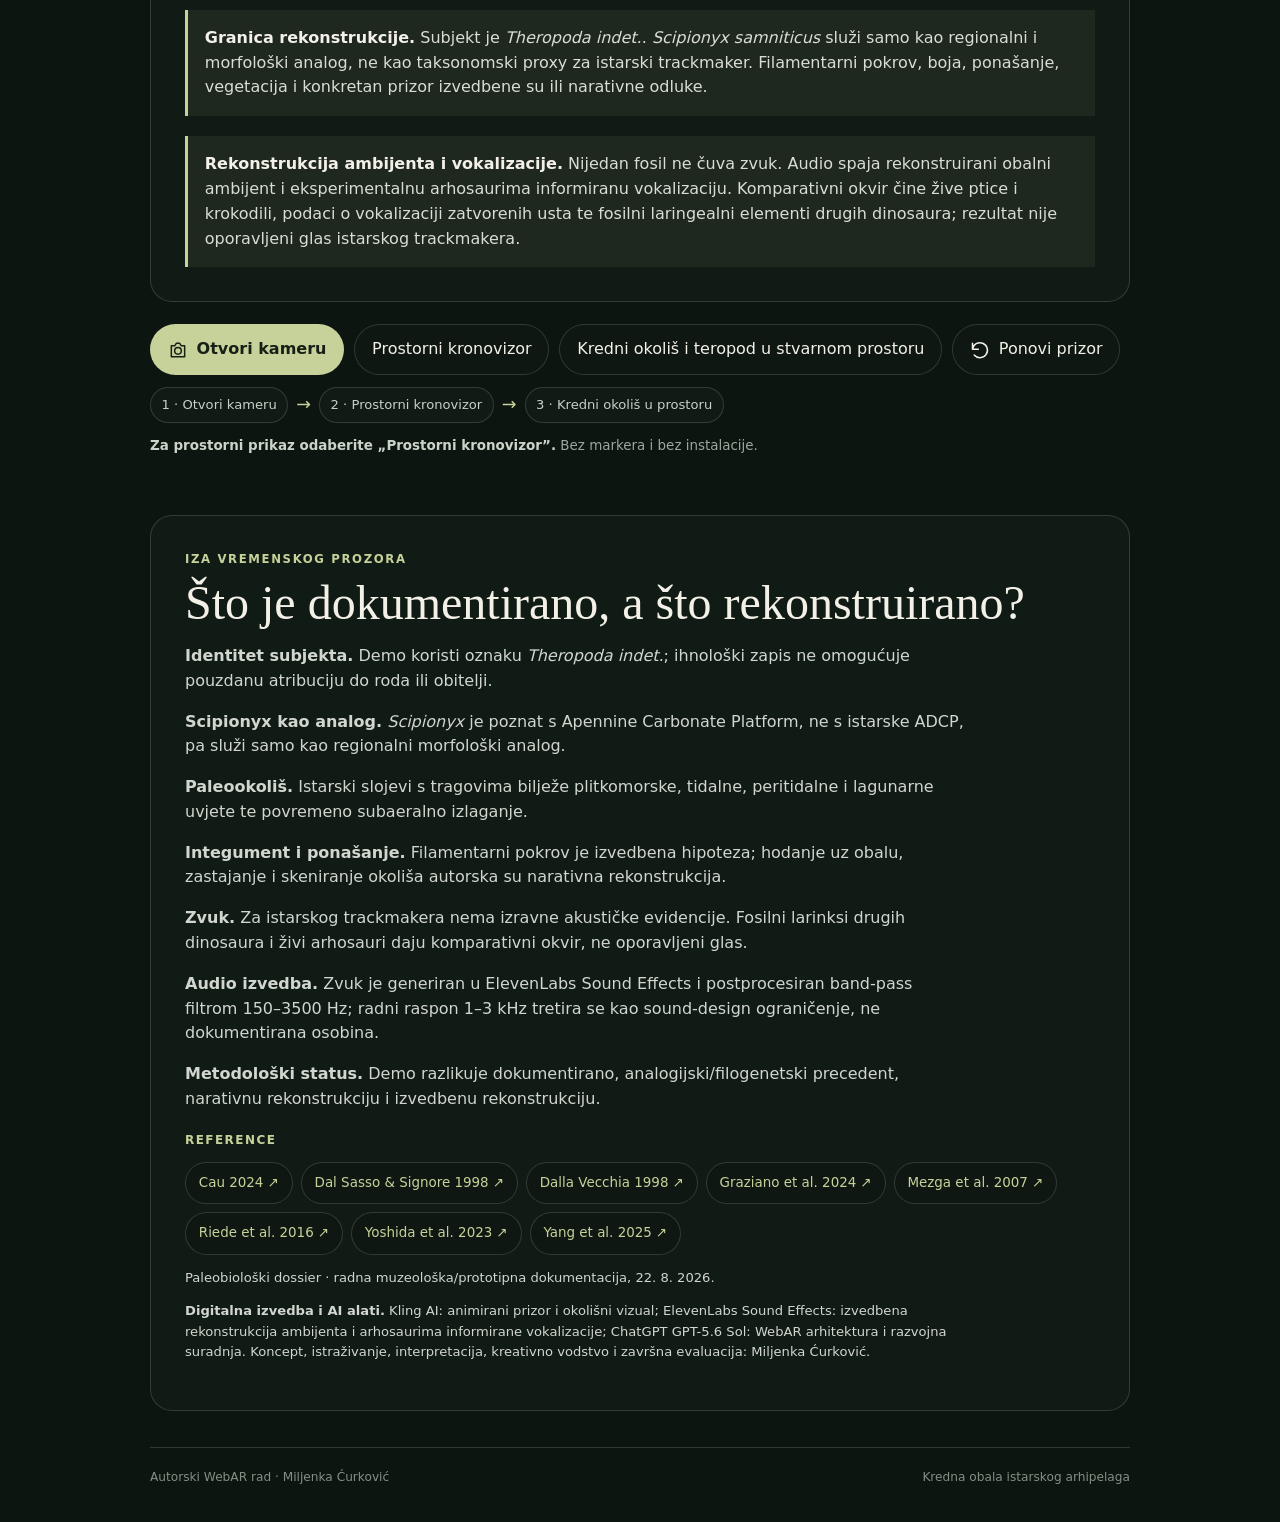
==== commit 7183b452: "Restore Cretaceous environment option and refine placement" ====
--- a/index.html
+++ b/index.html
@@ -55,8 +55,8 @@
   <h2 id="whatTitle">Karbonatna platforma, plitko more i kopneni prolazi</h2>
   <div id="interpretationCopy"><p>Istarski teropodni tragovi potvrđuju da su dvonožni teropodi prelazili povremeno izložene dijelove karbonatne platforme. Tragovi mogu ograničiti procjenu građe i veličine životinje, ali sami po sebi ne omogućuju sigurnu identifikaciju roda ili obitelji.</p></div>
 </section>
-<div class="actions"><button id="enterAR" class="primary" type="button"><svg><use href="#i-camera"/></svg><span data-i18n="openCamera">Otvori kameru</span></button><a id="spatialLink" class="secondary" href="./spatial-v2.html" data-i18n="spatial">Prostorni kronovizor</a><button id="replay" class="secondary" type="button"><svg><use href="#i-reset"/></svg><span data-i18n="replay">Ponovi prizor</span></button></div>
-<div class="mode-guide"><span class="guide-step" data-i18n="guide1">1 · Otvori kameru</span><span class="guide-arrow">→</span><span class="guide-step" data-i18n="guide2">2 · Prostorni kronovizor</span></div>
+<div class="actions"><button id="enterAR" class="primary" type="button"><svg><use href="#i-camera"/></svg><span data-i18n="openCamera">Otvori kameru</span></button><a id="spatialLink" class="secondary" href="./spatial-v2.html" data-i18n="spatial">Prostorni kronovizor</a><a id="environmentLink" class="secondary" href="./environment-v2.html" data-i18n="environment">Kredni okoliš u stvarnom prostoru</a><button id="replay" class="secondary" type="button"><svg><use href="#i-reset"/></svg><span data-i18n="replay">Ponovi prizor</span></button></div>
+<div class="mode-guide"><span class="guide-step" data-i18n="guide1">1 · Otvori kameru</span><span class="guide-arrow">→</span><span class="guide-step" data-i18n="guide2">2 · Prostorni kronovizor</span><span class="guide-arrow">→</span><span class="guide-step" id="environmentGuide">3 · Kredni okoliš u prostoru</span></div>
 <p class="support-hint" data-i18n-html="support"><strong>Za prostorni prikaz odaberite „Prostorni kronovizor”.</strong> Bez markera i bez instalacije.</p><p id="status" class="status" role="status" aria-live="polite"></p>
 <section id="aboutPanel" class="about-panel">
   <p class="eyebrow" data-i18n="behindEyebrow">IZA VREMENSKOG PROZORA</p><h2 id="behindTitle">Što je dokumentirano, a što rekonstruirano?</h2><div id="aboutCopy"></div>
@@ -79,5 +79,5 @@
 document.querySelectorAll('[data-lang]').forEach(b=>b.addEventListener('click',()=>{lang=b.dataset.lang;localStorage.setItem('cretaceousLang',lang);apply()}));document.getElementById('modeToggle').addEventListener('click',()=>{mode=mode==='scientific'?'visitor':'scientific';localStorage.setItem('cretaceousMode',mode);apply()});apply();
 })();
 </script>
-<script src="./museum-copy.js?v=20260930a"></script>
+<script src="./museum-copy.js?v=20260930b"></script>
 </body></html>
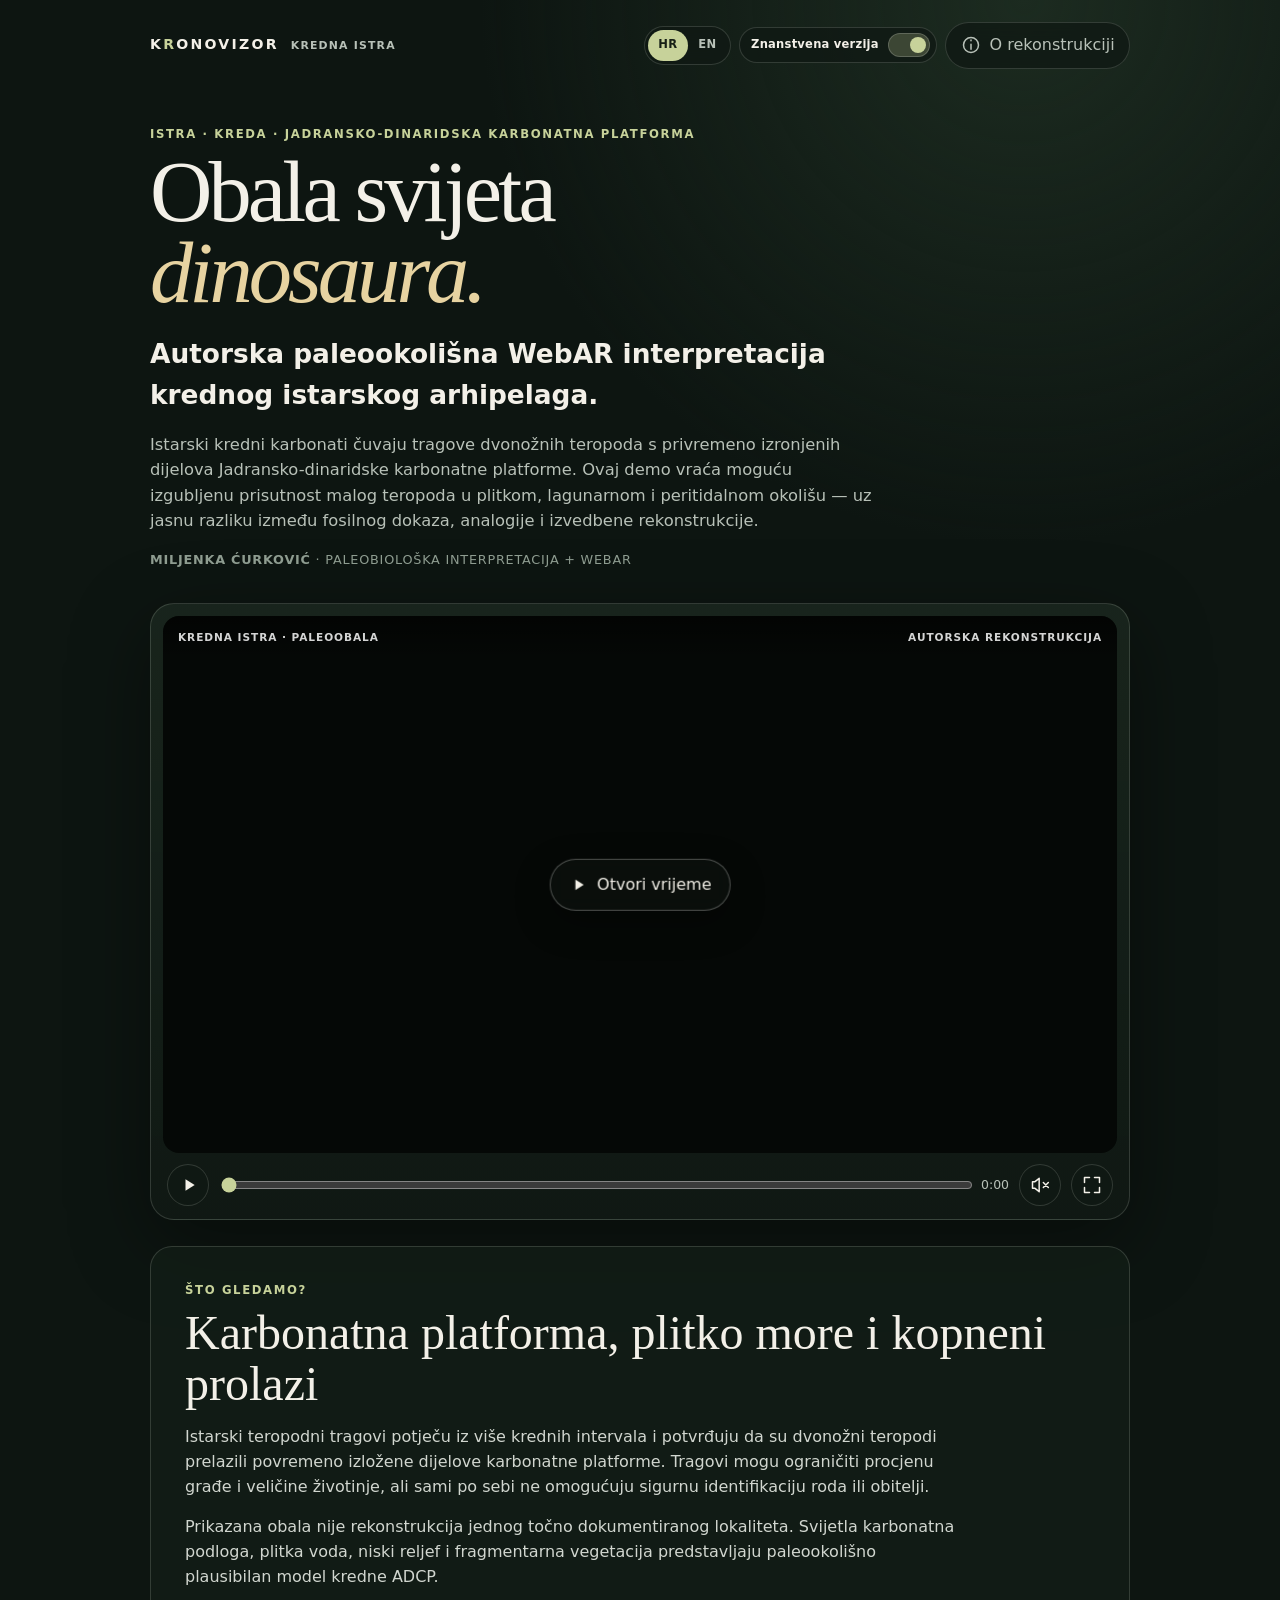
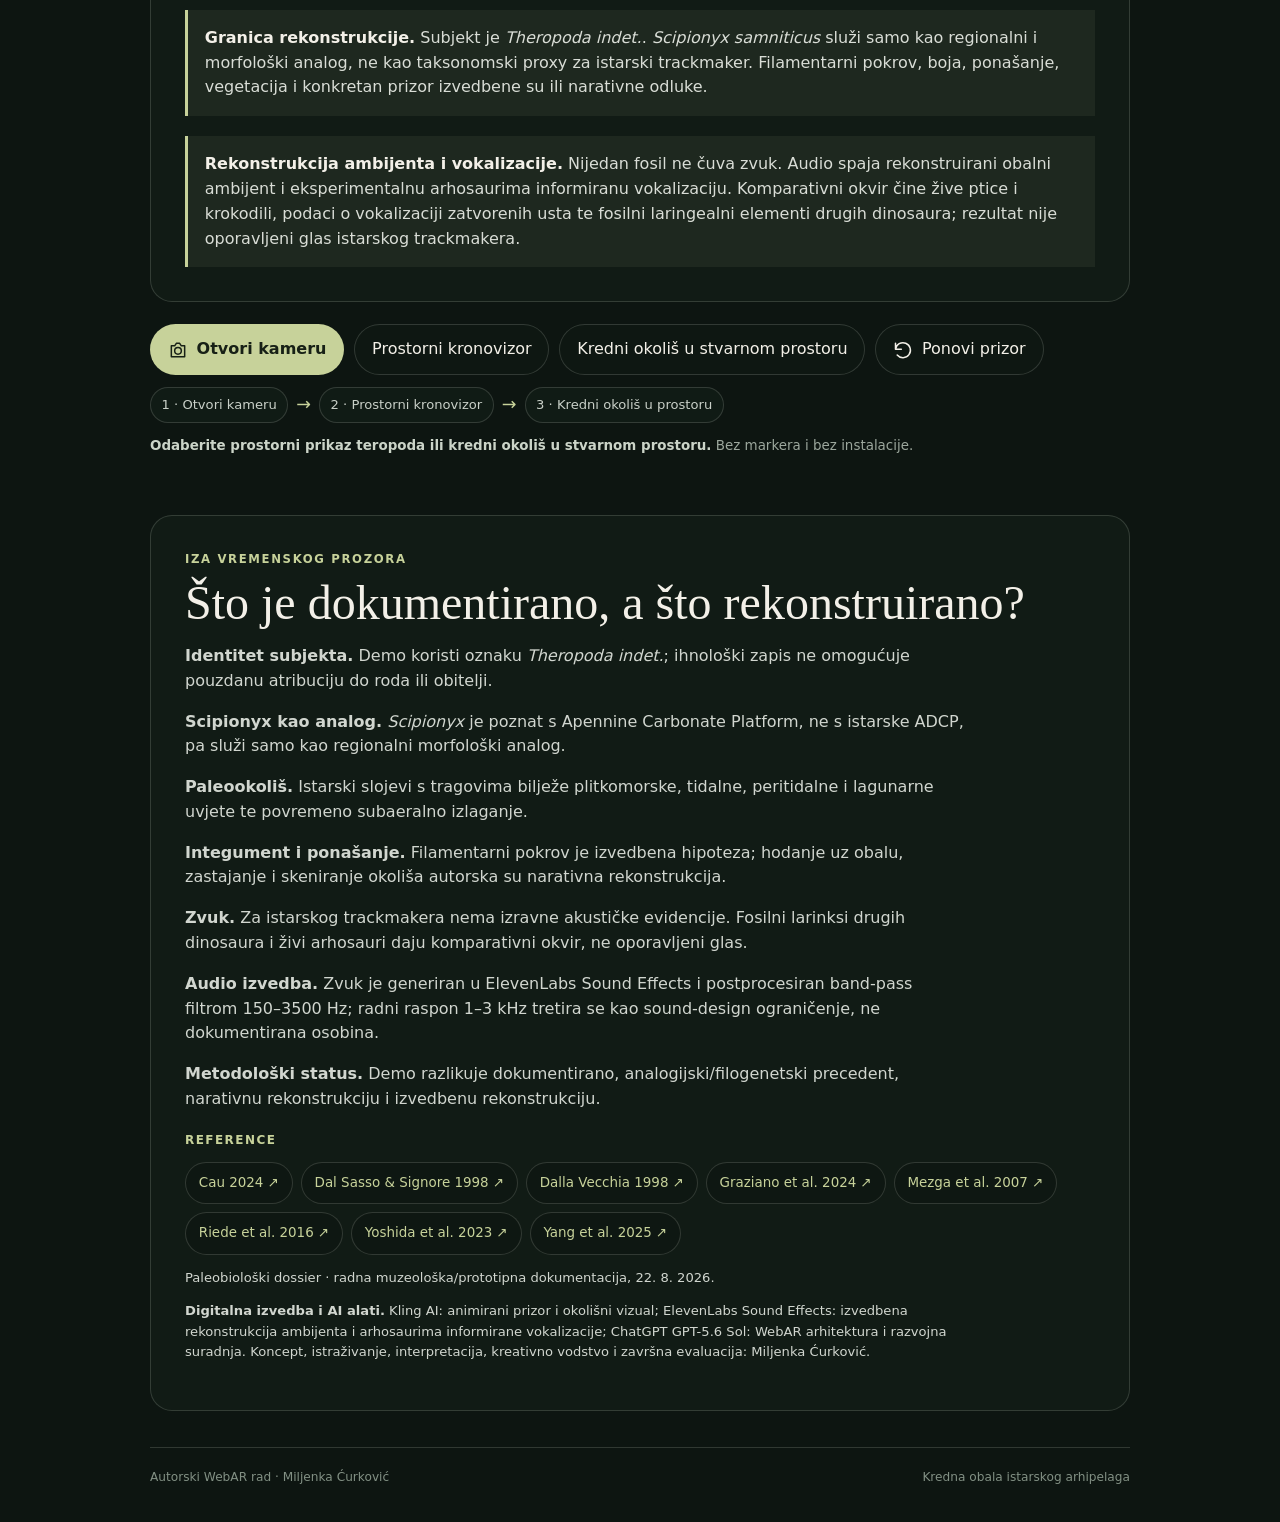
==== commit 7dc2ed34: "Link final Cretaceous environment from bilingual main demo" ====
--- a/index.html
+++ b/index.html
@@ -55,8 +55,8 @@
   <h2 id="whatTitle">Karbonatna platforma, plitko more i kopneni prolazi</h2>
   <div id="interpretationCopy"><p>Istarski teropodni tragovi potvrđuju da su dvonožni teropodi prelazili povremeno izložene dijelove karbonatne platforme. Tragovi mogu ograničiti procjenu građe i veličine životinje, ali sami po sebi ne omogućuju sigurnu identifikaciju roda ili obitelji.</p></div>
 </section>
-<div class="actions"><button id="enterAR" class="primary" type="button"><svg><use href="#i-camera"/></svg><span data-i18n="openCamera">Otvori kameru</span></button><a id="spatialLink" class="secondary" href="./spatial-v2.html" data-i18n="spatial">Prostorni kronovizor</a><a id="environmentLink" class="secondary" href="./environment-v2.html" data-i18n="environment">Kredni okoliš u stvarnom prostoru</a><button id="replay" class="secondary" type="button"><svg><use href="#i-reset"/></svg><span data-i18n="replay">Ponovi prizor</span></button></div>
-<div class="mode-guide"><span class="guide-step" data-i18n="guide1">1 · Otvori kameru</span><span class="guide-arrow">→</span><span class="guide-step" data-i18n="guide2">2 · Prostorni kronovizor</span><span class="guide-arrow">→</span><span class="guide-step" id="environmentGuide">3 · Kredni okoliš u prostoru</span></div>
+<div class="actions"><button id="enterAR" class="primary" type="button"><svg><use href="#i-camera"/></svg><span data-i18n="openCamera">Otvori kameru</span></button><a id="spatialLink" class="secondary" href="./spatial-v2.html" data-i18n="spatial">Prostorni kronovizor</a><a id="environmentLink" class="secondary" href="./environment-v2.html" data-i18n="environment">Teropod i kredni okoliš u stvarnom prostoru</a><button id="replay" class="secondary" type="button"><svg><use href="#i-reset"/></svg><span data-i18n="replay">Ponovi prizor</span></button></div>
+<div class="mode-guide"><span class="guide-step" data-i18n="guide1">1 · Otvori kameru</span><span class="guide-arrow">→</span><span class="guide-step" data-i18n="guide2">2 · Prostorni kronovizor</span><span class="guide-arrow">→</span><span class="guide-step" id="environmentGuide" data-i18n="guide3">3 · Teropod i kredni okoliš u prostoru</span></div>
 <p class="support-hint" data-i18n-html="support"><strong>Za prostorni prikaz odaberite „Prostorni kronovizor”.</strong> Bez markera i bez instalacije.</p><p id="status" class="status" role="status" aria-live="polite"></p>
 <section id="aboutPanel" class="about-panel">
   <p class="eyebrow" data-i18n="behindEyebrow">IZA VREMENSKOG PROZORA</p><h2 id="behindTitle">Što je dokumentirano, a što rekonstruirano?</h2><div id="aboutCopy"></div>
@@ -72,10 +72,10 @@
 </div>
 <script>
 (()=>{
-const COMMON={hr:{brand:'KREDNA ISTRA',aboutButton:'O rekonstrukciji',eyebrow:'ISTRA · KREDA · JADRANSKO-DINARIDSKA KARBONATNA PLATFORMA',title:'Obala svijeta <em>dinosaura.</em>',lead:'Autorska paleookolišna WebAR interpretacija krednog istarskog arhipelaga.',sourceLine:'paleobiološka interpretacija + WebAR',frameLeft:'KREDNA ISTRA · PALEOOBALA',frameRight:'AUTORSKA REKONSTRUKCIJA',openTime:'Otvori vrijeme',loading:'Učitavam prizor…',whatEyebrow:'ŠTO GLEDAMO?',openCamera:'Otvori kameru',spatial:'Prostorni kronovizor',environment:'Kredni okoliš i teropod u stvarnom prostoru',replay:'Ponovi prizor',guide1:'1 · Otvori kameru',guide2:'2 · Prostorni kronovizor',guide3:'3 · Kredni okoliš u prostoru',behindEyebrow:'IZA VREMENSKOG PROZORA',references:'Reference',legacy:'Raniji AR.js / HIRO prototip ↗',footer1:'Autorski WebAR rad · Miljenka Ćurković',footer2:'Kredna obala istarskog arhipelaga',arTitle:'Kredna Istra · vremenski prozor u paleoobalu',timeWindow:'Vremenski prozor',size:'Veličina',arPrompt:'Pomaknite vremenski prozor prstom. Za prostorni prikaz odaberite „Prostorni kronovizor”.',support:'<strong>Odaberite prostorni prikaz teropoda ili prozirni kredni okoliš u stvarnom prostoru.</strong> Bez markera i bez instalacije.'},en:{brand:'CRETACEOUS ISTRIA',aboutButton:'About the reconstruction',eyebrow:'ISTRIA · CRETACEOUS · ADRIATIC–DINARIC CARBONATE PLATFORM',title:'A coast from the <em>age of dinosaurs.</em>',lead:'An authorial palaeoenvironmental WebAR interpretation of the Cretaceous Istrian archipelago.',sourceLine:'palaeobiological interpretation + WebAR',frameLeft:'CRETACEOUS ISTRIA · PALAEOCOAST',frameRight:'AUTHORIAL RECONSTRUCTION',openTime:'Open the time window',loading:'Loading scene…',whatEyebrow:'WHAT ARE WE LOOKING AT?',openCamera:'Open camera',spatial:'Spatial chronovisor',environment:'Cretaceous environment & theropod in real space',replay:'Replay scene',guide1:'1 · Open camera',guide2:'2 · Spatial chronovisor',guide3:'3 · Cretaceous environment in real space',behindEyebrow:'BEHIND THE TIME WINDOW',references:'References',legacy:'Earlier AR.js / HIRO prototype ↗',footer1:'Authorial WebAR work · Miljenka Ćurković',footer2:'Cretaceous coast of the Istrian archipelago',arTitle:'Cretaceous Istria · a time window into the palaeocoast',timeWindow:'Time window',size:'Size',arPrompt:'Move the time window with your finger. For spatial view choose “Spatial chronovisor”.',support:'<strong>Choose the spatial theropod or the transparent Cretaceous environment in real space.</strong> No marker and no app installation required.'}};
+const COMMON={hr:{brand:'KREDNA ISTRA',aboutButton:'O rekonstrukciji',eyebrow:'ISTRA · KREDA · JADRANSKO-DINARIDSKA KARBONATNA PLATFORMA',title:'Obala svijeta <em>dinosaura.</em>',lead:'Autorska paleookolišna WebAR interpretacija krednog istarskog arhipelaga.',sourceLine:'paleobiološka interpretacija + WebAR',frameLeft:'KREDNA ISTRA · PALEOOBALA',frameRight:'AUTORSKA REKONSTRUKCIJA',openTime:'Otvori vrijeme',loading:'Učitavam prizor…',whatEyebrow:'ŠTO GLEDAMO?',openCamera:'Otvori kameru',spatial:'Prostorni kronovizor',environment:'Teropod i kredni okoliš u stvarnom prostoru',replay:'Ponovi prizor',guide1:'1 · Otvori kameru',guide2:'2 · Prostorni kronovizor',guide3:'3 · Teropod i kredni okoliš u prostoru',behindEyebrow:'IZA VREMENSKOG PROZORA',references:'Reference',legacy:'Raniji AR.js / HIRO prototip ↗',footer1:'Autorski WebAR rad · Miljenka Ćurković',footer2:'Kredna obala istarskog arhipelaga',arTitle:'Kredna Istra · vremenski prozor u paleoobalu',timeWindow:'Vremenski prozor',size:'Veličina',arPrompt:'Pomaknite vremenski prozor prstom. Za prostorni prikaz odaberite „Prostorni kronovizor”.',support:'<strong>Odaberite prostorni prikaz teropoda ili prozirni kredni okoliš u stvarnom prostoru.</strong> Bez markera i bez instalacije.'},en:{brand:'CRETACEOUS ISTRIA',aboutButton:'About the reconstruction',eyebrow:'ISTRIA · CRETACEOUS · ADRIATIC–DINARIC CARBONATE PLATFORM',title:'A coast from the <em>age of dinosaurs.</em>',lead:'An authorial palaeoenvironmental WebAR interpretation of the Cretaceous Istrian archipelago.',sourceLine:'palaeobiological interpretation + WebAR',frameLeft:'CRETACEOUS ISTRIA · PALAEOCOAST',frameRight:'AUTHORIAL RECONSTRUCTION',openTime:'Open the time window',loading:'Loading scene…',whatEyebrow:'WHAT ARE WE LOOKING AT?',openCamera:'Open camera',spatial:'Spatial chronovisor',environment:'Theropod and Cretaceous environment in real space',replay:'Replay scene',guide1:'1 · Open camera',guide2:'2 · Spatial chronovisor',guide3:'3 · Theropod and Cretaceous environment in real space',behindEyebrow:'BEHIND THE TIME WINDOW',references:'References',legacy:'Earlier AR.js / HIRO prototype ↗',footer1:'Authorial WebAR work · Miljenka Ćurković',footer2:'Cretaceous coast of the Istrian archipelago',arTitle:'Cretaceous Istria · a time window into the palaeocoast',timeWindow:'Time window',size:'Size',arPrompt:'Move the time window with your finger. For spatial view choose “Spatial chronovisor”.',support:'<strong>Choose the spatial theropod or the transparent Cretaceous environment in real space.</strong> No marker and no app installation required.'}};
 const TEXT={hr:{visitor:{context:'Prije milijune godina dijelovi današnje Istre bili su niski otoci i plićaci na toploj karbonatnoj platformi. Tragovi u stijeni potvrđuju da su ondje hodali i teropodni dinosauri. Ovaj prizor pokazuje kako je jedan takav trenutak mogao izgledati.',whatTitle:'Kako je mogla izgledati kredna obala Istre?',interpretation:'<p>Stijene Istre čuvaju otiske stopala dinosaura koji su hodali preko povremeno suhih dijelova plitke karbonatne platforme. Zato je okoliš prikazan kao svijetla kamenita obala s vrlo plitkom vodom, lagunama i niskom vegetacijom.</p><p>Dinosaur u prizoru nije identificirana vrsta. Trag stopala može mnogo reći o kretanju i približnoj veličini životinje, ali ne otkriva sigurno rod ili vrstu.</p><div class="callout"><strong>Što je zamišljeno?</strong> Boja životinje, pernati pokrov, njezino zastajanje i pogledavanje okoliša te točan raspored biljaka i vode rekonstrukcija su — moguća, ali ne izravno fosilno sačuvana slika.</div><div class="callout"><strong>A kako je zvučala?</strong> Ne znamo. Zvuk u demou eksperimentalna je rekonstrukcija napravljena usporedbom sa živim pticama i krokodilima te fosilnim nalazima vokalnog aparata drugih dinosaura.</div>',behindTitle:'Kako nastaje rekonstrukcija?',about:'<p><strong>Trag je početak.</strong> Fosilizirani otisci potvrđuju da su teropodi prelazili istarske karbonatne površine, ali ne daju nam cijelu životinju.</p><p><strong>Izgled se nadopunjuje analogijama.</strong> Za građu tijela koristimo usporedbe s bolje poznatim malim teropodima iz šireg prostora, ali ih ne proglašavamo istom vrstom.</p><p><strong>Okoliš dolazi iz geologije.</strong> Plitko more, lagune i povremeno izronjene površine oslanjaju se na sedimentološki kontekst Jadransko-dinaridske karbonatne platforme.</p><p><strong>Pokret i zvuk vraćaju vrijeme.</strong> Hodanje, zastajanje i vokalizacija interpretacija su koja prizoru daje život, uz jasno označavanje gdje dokaz završava, a rekonstrukcija počinje.</p>',note:'Posjetiteljska verzija · pojednostavljena muzejska interpretacija.'},scientific:{context:'Istarski kredni karbonati čuvaju tragove dvonožnih teropoda s privremeno izronjenih dijelova Jadransko-dinaridske karbonatne platforme. Ovaj demo vraća moguću izgubljenu prisutnost malog teropoda u plitkom, lagunarnom i peritidalnom okolišu — uz jasnu razliku između fosilnog dokaza, analogije i izvedbene rekonstrukcije.',whatTitle:'Karbonatna platforma, plitko more i kopneni prolazi',interpretation:'<p>Istarski teropodni tragovi potječu iz više krednih intervala i potvrđuju da su dvonožni teropodi prelazili povremeno izložene dijelove karbonatne platforme. Tragovi mogu ograničiti procjenu građe i veličine životinje, ali sami po sebi ne omogućuju sigurnu identifikaciju roda ili obitelji.</p><p>Prikazana obala nije rekonstrukcija jednog točno dokumentiranog lokaliteta. Svijetla karbonatna podloga, plitka voda, niski reljef i fragmentarna vegetacija predstavljaju paleookolišno plausibilan model kredne ADCP.</p><div class="callout"><strong>Granica rekonstrukcije.</strong> Subjekt je <em>Theropoda indet.</em>. <em>Scipionyx samniticus</em> služi samo kao regionalni i morfološki analog, ne kao taksonomski proxy za istarski trackmaker. Filamentarni pokrov, boja, ponašanje, vegetacija i konkretan prizor izvedbene su ili narativne odluke.</div><div class="callout"><strong>Eksperimentalna rekonstrukcija vokalizacije.</strong> Nijedan fosil ne čuva zvuk. Audio je modeliran prema komparativnoj anatomiji živih arhosaura, podacima o closed-mouth vokalizaciji u ptica i fosilnim nalazima laringealnih elemenata dinosaura.</div>',behindTitle:'Što je dokumentirano, a što rekonstruirano?',about:'<p><strong>Identitet subjekta.</strong> Demo koristi oznaku <em>Theropoda indet.</em>; ihnološki zapis ne omogućuje pouzdanu atribuciju do roda ili obitelji.</p><p><strong>Scipionyx kao analog.</strong> <em>Scipionyx</em> je poznat s Apennine Carbonate Platform, ne s istarske ADCP, pa služi samo kao regionalni morfološki analog.</p><p><strong>Paleookoliš.</strong> Istarski slojevi s tragovima bilježe plitkomorske, tidalne, peritidalne i lagunarne uvjete te povremeno subaeralno izlaganje.</p><p><strong>Integument i ponašanje.</strong> Filamentarni pokrov je izvedbena hipoteza; hodanje uz obalu, zastajanje i skeniranje okoliša autorska su narativna rekonstrukcija.</p><p><strong>Zvuk.</strong> Za istarskog trackmakera nema izravne akustičke evidencije. Fosilni larinksi drugih dinosaura i živi arhosauri daju komparativni okvir, ne oporavljeni glas.</p><p><strong>Audio izvedba.</strong> Zvuk je generiran u ElevenLabs Sound Effects i postprocesiran band-pass filtrom 150–3500 Hz; radni raspon 1–3 kHz tretira se kao sound-design ograničenje, ne dokumentirana osobina.</p><p><strong>Metodološki status.</strong> Demo razlikuje dokumentirano, analogijski/filogenetski precedent, narativnu rekonstrukciju i izvedbenu rekonstrukciju.</p>',note:'Paleobiološki dossier · radna muzeološka/prototipna dokumentacija, 22. 8. 2026.'}},en:{visitor:{context:'Millions of years ago, parts of present-day Istria were low islands and shallows on a warm carbonate platform. Fossil tracks show that theropod dinosaurs walked there. This scene shows one plausible way such a moment may have looked.',whatTitle:'What might the Cretaceous coast of Istria have looked like?',interpretation:'<p>Istrian rocks preserve dinosaur footprints made on temporarily exposed parts of a shallow carbonate platform. That is why the scene uses pale limestone, very shallow water, lagoons and low vegetation.</p><p>The dinosaur in the scene is not an identified species. A footprint can reveal movement and approximate size, but usually not the exact genus or species.</p><div class="callout"><strong>What is reconstructed?</strong> Colour, filamentous covering, pauses, head movements, and the exact arrangement of plants and water are informed interpretations rather than directly preserved facts.</div><div class="callout"><strong>And its voice?</strong> We do not know. The sound is an experimental reconstruction informed by living birds and crocodilians and fossil evidence from other dinosaurs.</div>',behindTitle:'How is a reconstruction built?',about:'<p><strong>The track is the starting point.</strong> Fossil footprints confirm theropod presence but do not give us the complete animal.</p><p><strong>Appearance is constrained by analogues.</strong> Better-known small theropods help constrain body plan without being treated as the same species.</p><p><strong>The environment comes from geology.</strong> Shallow sea, lagoons and exposed surfaces are based on the Adriatic–Dinaric Carbonate Platform.</p><p><strong>Movement and sound restore time.</strong> These are interpretive layers that animate the scene while keeping the evidence/reconstruction boundary visible.</p>',note:'Visitor mode · simplified museum interpretation.'},scientific:{context:'Cretaceous carbonates of Istria preserve bipedal theropod tracks from temporarily exposed parts of the Adriatic–Dinaric Carbonate Platform. This demo reconstructs a possible small theropod in a shallow, lagoonal and peritidal setting while separating fossil evidence, analogy and performance choices.',whatTitle:'Carbonate platform, shallow sea and exposed land surfaces',interpretation:'<p>Istrian theropod tracks occur in several Cretaceous intervals and confirm that bipedal theropods crossed periodically exposed parts of the carbonate platform. Track morphology can constrain body form and size estimates, but does not reliably identify a genus or family.</p><p>The depicted coast is not a reconstruction of one precisely documented site; it is a palaeoenvironmentally plausible ADCP model.</p><div class="callout"><strong>Reconstruction boundary.</strong> The subject is <em>Theropoda indet.</em>. <em>Scipionyx samniticus</em> is used only as a regional morphological analogue, not as a taxonomic proxy.</div><div class="callout"><strong>Experimental vocalisation reconstruction.</strong> No fossil preserves sound itself. The audio is constrained by living archosaurs and fossil laryngeal evidence from other dinosaurs.</div>',behindTitle:'What is documented and what is reconstructed?',about:'<p><strong>Subject identity.</strong> The demo intentionally uses <em>Theropoda indet.</em>; ichnological evidence does not permit reliable genus- or family-level attribution.</p><p><strong>Scipionyx as analogue.</strong> <em>Scipionyx</em> comes from the Apennine Carbonate Platform, not the Istrian ADCP.</p><p><strong>Palaeoenvironment.</strong> Istrian track-bearing deposits record shallow-marine, tidal, peritidal and lagoonal settings with episodes of subaerial exposure.</p><p><strong>Integument and behaviour.</strong> Filamentous covering is a performance hypothesis; pauses and scanning are narrative reconstruction.</p><p><strong>Sound.</strong> Fossil larynges and living archosaurs provide a comparative framework, not a recovered voice.</p><p><strong>Methodological status.</strong> The demo separates documented evidence, analogical precedent, narrative reconstruction and performance reconstruction.</p>',note:'Palaeobiological dossier · working museum/prototype documentation, 22 Aug 2026.'}}};
 let lang=localStorage.getItem('cretaceousLang')||'hr';let mode=localStorage.getItem('cretaceousMode')||'scientific';
-function apply(){const c=COMMON[lang],t=TEXT[lang][mode];document.documentElement.lang=lang;document.querySelectorAll('[data-i18n]').forEach(el=>{const k=el.dataset.i18n;if(c[k]!=null)el.textContent=c[k]});document.querySelectorAll('[data-i18n-html]').forEach(el=>{const k=el.dataset.i18nHtml;if(c[k]!=null)el.innerHTML=c[k]});document.getElementById('context').textContent=t.context;document.getElementById('whatTitle').textContent=t.whatTitle;document.getElementById('interpretationCopy').innerHTML=t.interpretation;document.getElementById('behindTitle').textContent=t.behindTitle;document.getElementById('aboutCopy').innerHTML=t.about;document.getElementById('dossierNote').textContent=t.note;document.getElementById('referenceBlock').hidden=mode!=='scientific';document.querySelectorAll('[data-lang]').forEach(b=>b.classList.toggle('is-active',b.dataset.lang===lang));const mt=document.getElementById('modeToggle');mt.dataset.mode=mode;mt.setAttribute('aria-checked',String(mode==='scientific'));document.getElementById('modeLabel').textContent=lang==='hr'?(mode==='scientific'?'Znanstvena verzija':'Posjetiteljska verzija'):(mode==='scientific'?'Scientific':'Visitor');const q=`?lang=${lang}&mode=${mode}`;document.getElementById('spatialLink').href='./spatial-v2.html'+q;document.getElementById('arSpatialLink').href='./spatial-v2.html'+q;document.title=lang==='hr'?'Kredna obala Istre · Kronovizor':'Cretaceous coast of Istria · Chronovisor';}
+function apply(){const c=COMMON[lang],t=TEXT[lang][mode];document.documentElement.lang=lang;document.querySelectorAll('[data-i18n]').forEach(el=>{const k=el.dataset.i18n;if(c[k]!=null)el.textContent=c[k]});document.querySelectorAll('[data-i18n-html]').forEach(el=>{const k=el.dataset.i18nHtml;if(c[k]!=null)el.innerHTML=c[k]});document.getElementById('context').textContent=t.context;document.getElementById('whatTitle').textContent=t.whatTitle;document.getElementById('interpretationCopy').innerHTML=t.interpretation;document.getElementById('behindTitle').textContent=t.behindTitle;document.getElementById('aboutCopy').innerHTML=t.about;document.getElementById('dossierNote').textContent=t.note;document.getElementById('referenceBlock').hidden=mode!=='scientific';document.querySelectorAll('[data-lang]').forEach(b=>b.classList.toggle('is-active',b.dataset.lang===lang));const mt=document.getElementById('modeToggle');mt.dataset.mode=mode;mt.setAttribute('aria-checked',String(mode==='scientific'));document.getElementById('modeLabel').textContent=lang==='hr'?(mode==='scientific'?'Znanstvena verzija':'Posjetiteljska verzija'):(mode==='scientific'?'Scientific':'Visitor');const q=`?lang=${lang}&mode=${mode}`;document.getElementById('spatialLink').href='./spatial-v2.html'+q;document.getElementById('arSpatialLink').href='./spatial-v2.html'+q;document.getElementById('environmentLink').href='./environment-v2.html'+q;document.title=lang==='hr'?'Kredna obala Istre · Kronovizor':'Cretaceous coast of Istria · Chronovisor';}
 document.querySelectorAll('[data-lang]').forEach(b=>b.addEventListener('click',()=>{lang=b.dataset.lang;localStorage.setItem('cretaceousLang',lang);apply()}));document.getElementById('modeToggle').addEventListener('click',()=>{mode=mode==='scientific'?'visitor':'scientific';localStorage.setItem('cretaceousMode',mode);apply()});apply();
 })();
 </script>
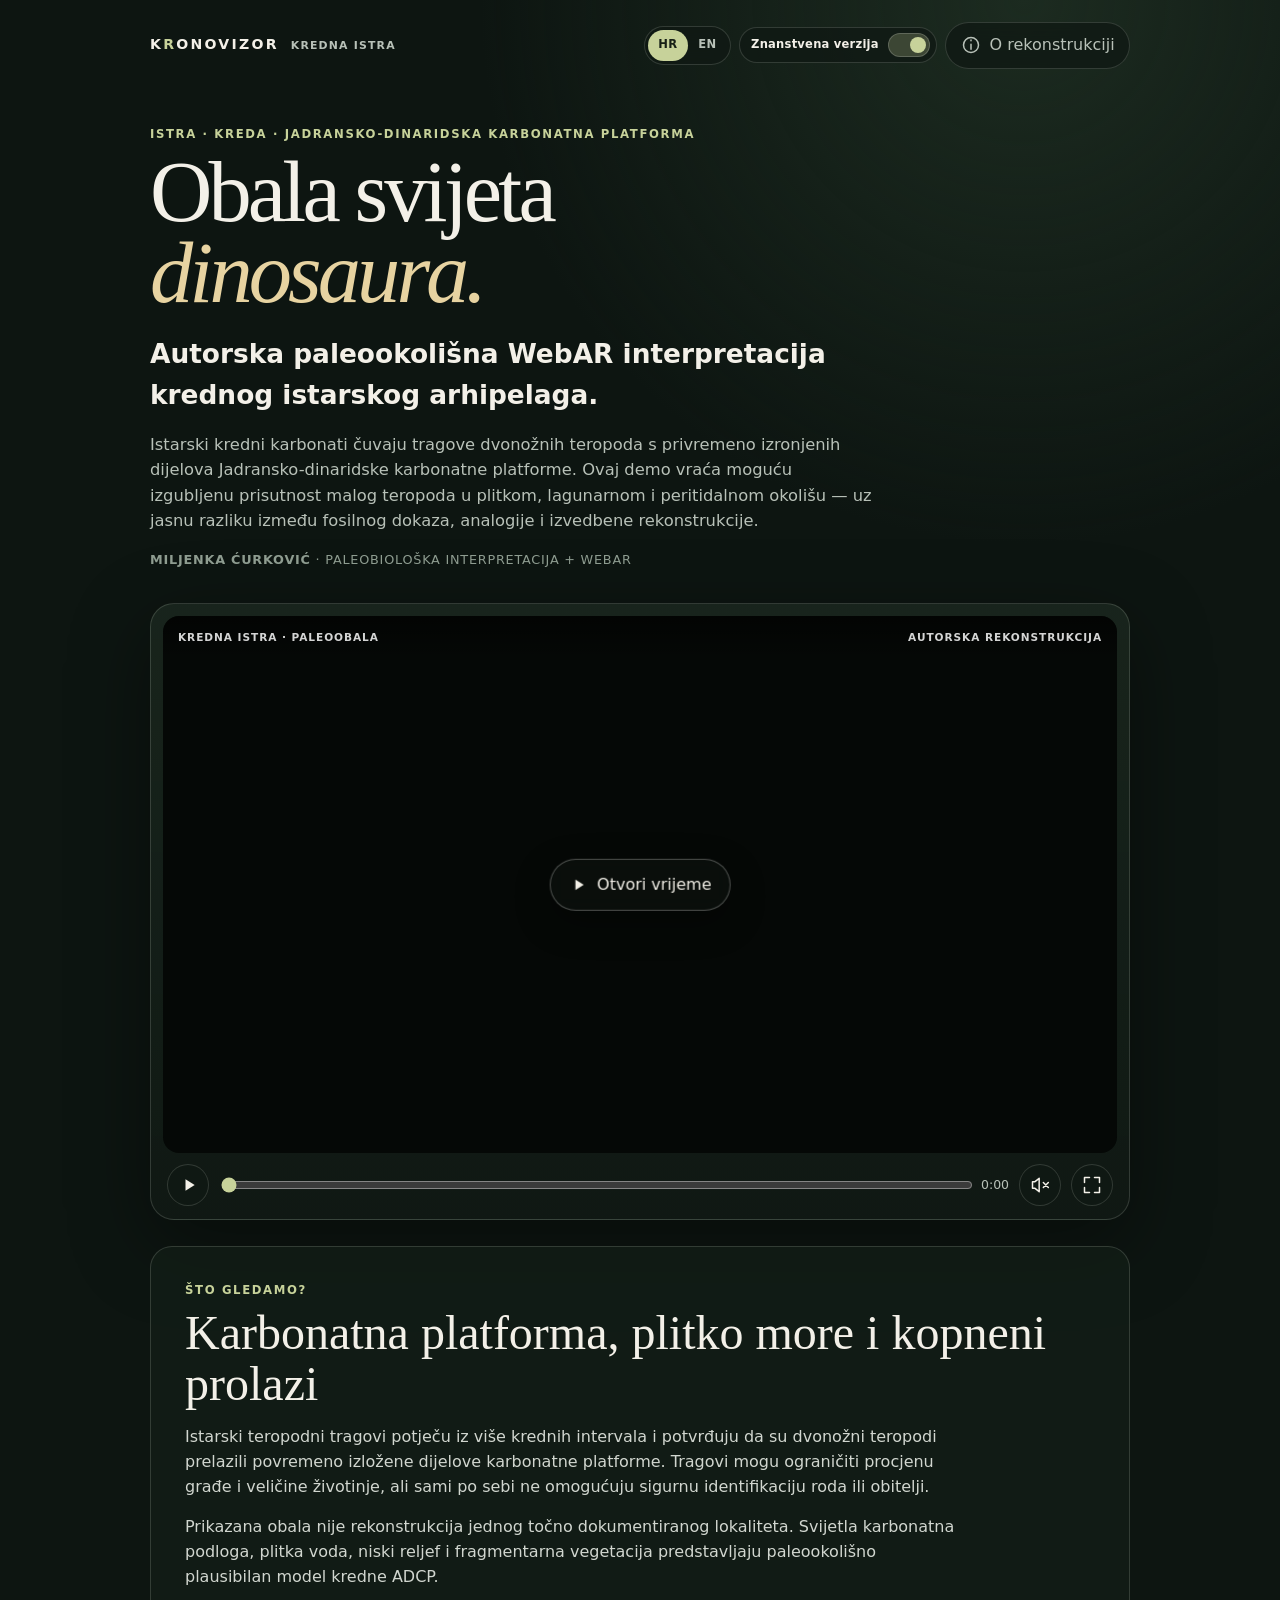
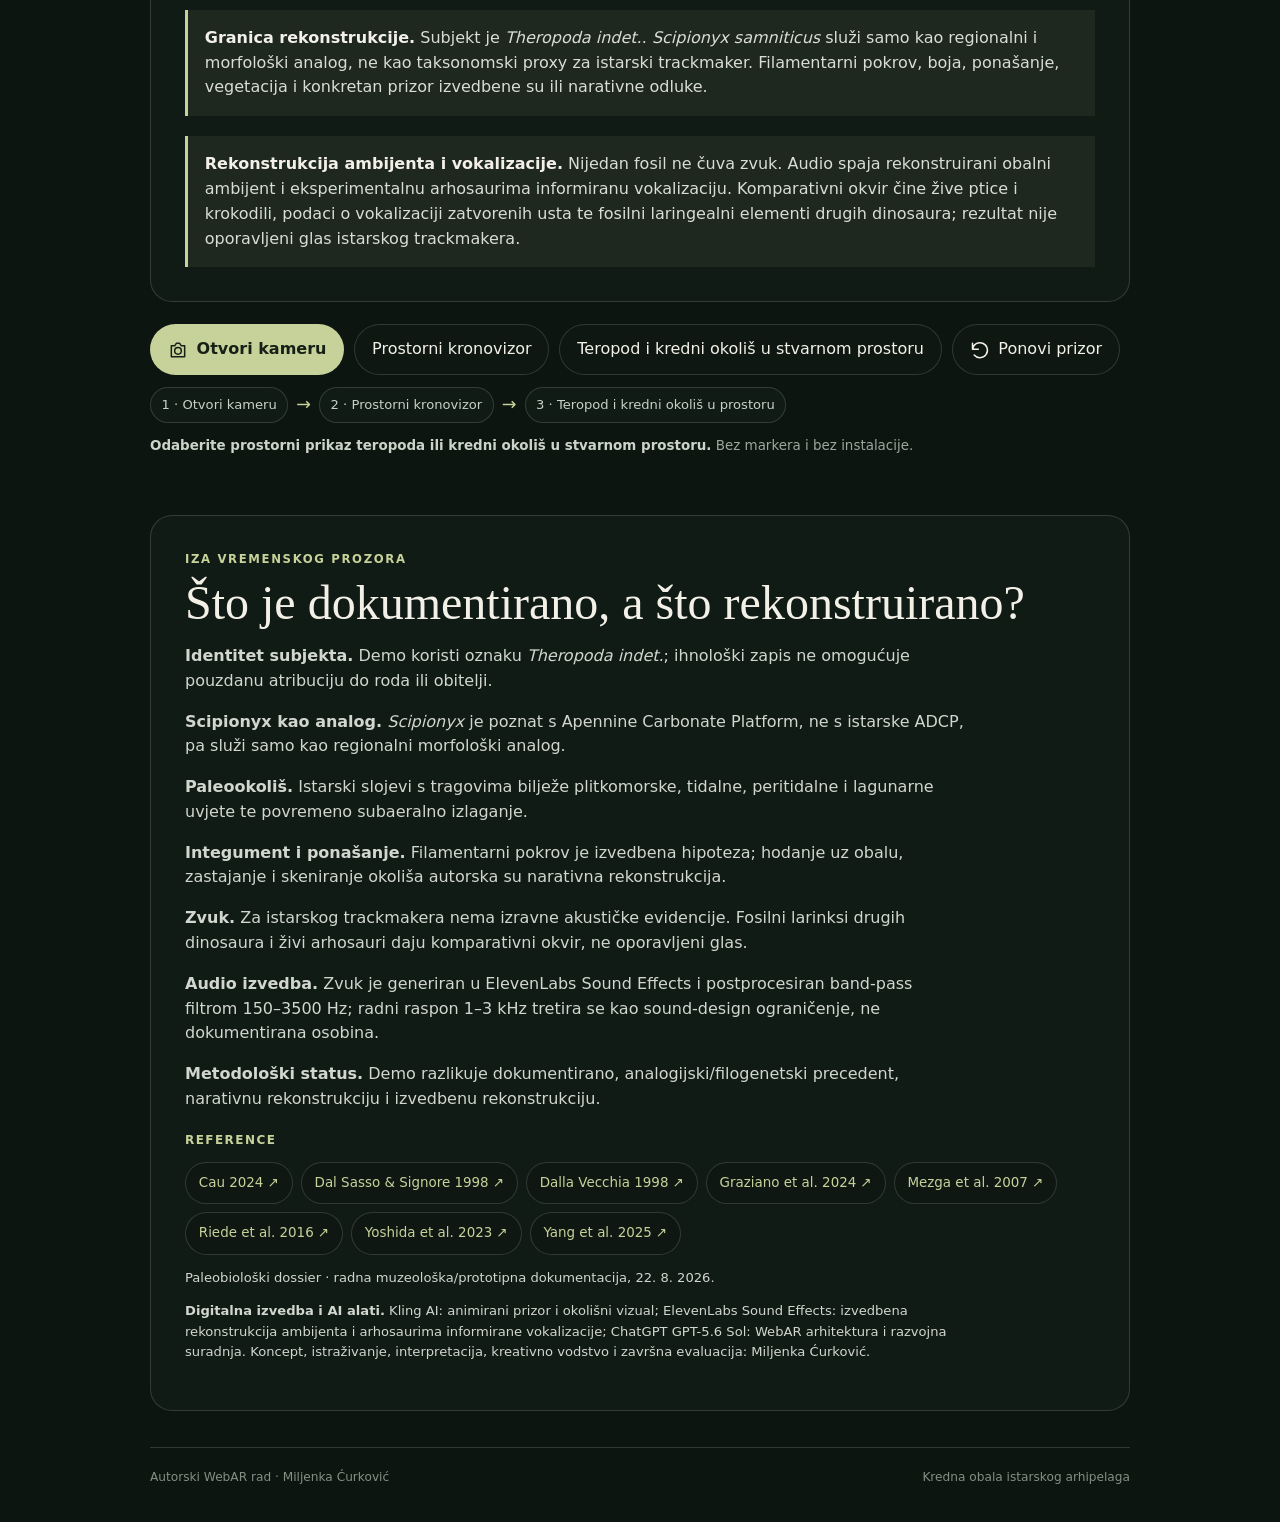
==== commit 9b76cb9b: "Expose final environment in HR and EN main menu" ====
--- a/index.html
+++ b/index.html
@@ -79,5 +79,5 @@
 document.querySelectorAll('[data-lang]').forEach(b=>b.addEventListener('click',()=>{lang=b.dataset.lang;localStorage.setItem('cretaceousLang',lang);apply()}));document.getElementById('modeToggle').addEventListener('click',()=>{mode=mode==='scientific'?'visitor':'scientific';localStorage.setItem('cretaceousMode',mode);apply()});apply();
 })();
 </script>
-<script src="./museum-copy.js?v=20260930b"></script>
+<script src="./museum-copy.js?v=20261004a"></script>
 </body></html>
